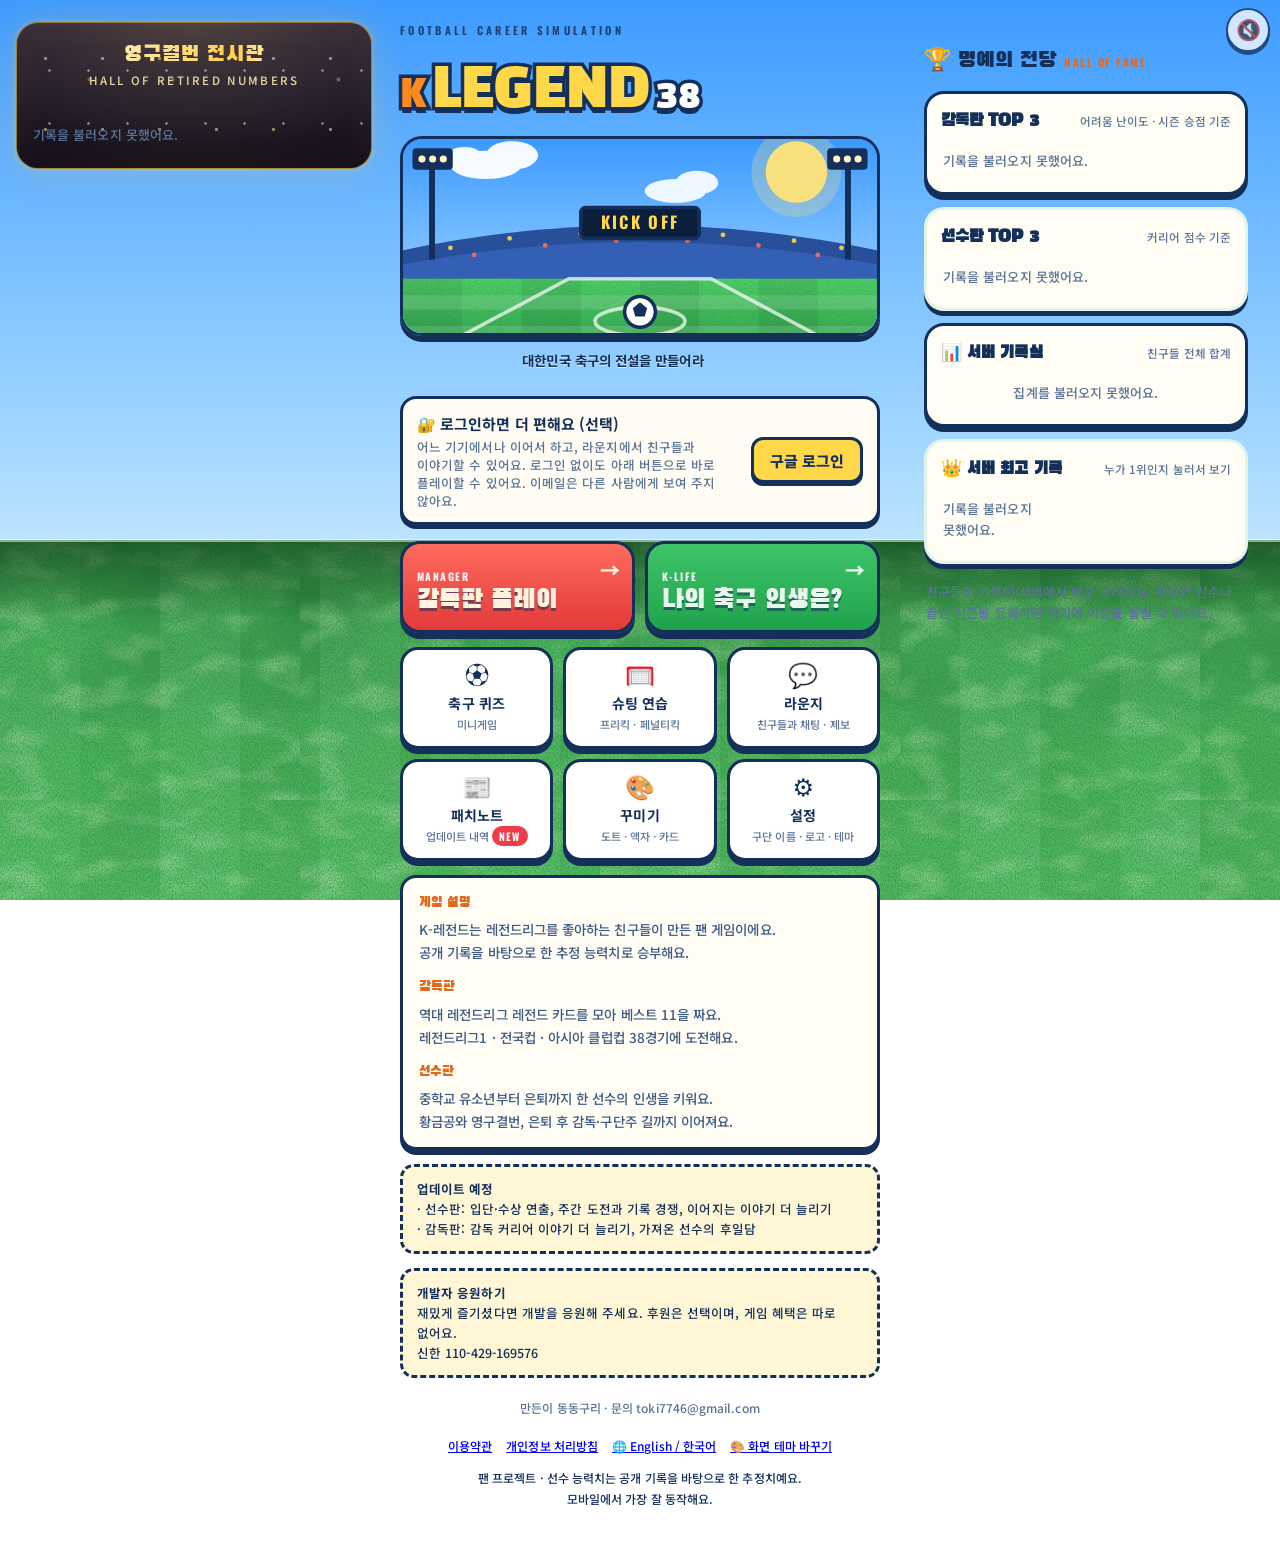
==== index.html @ 7b1b311a "경기 장면 새 단장·이어지는 이야기·옛 저장 복구" ====
<!doctype html>
<html lang="ko">
<head>
<meta charset="utf-8">
<meta name="viewport" content="width=device-width, initial-scale=1, viewport-fit=cover">
<meta name="theme-color" content="#05070f">
<link rel="manifest" href="manifest.webmanifest">
<link rel="apple-touch-icon" href="img/apple-touch-icon.png">
<title>K-레전드 | 대한민국 축구의 전설을 만들어라</title>
<meta property="og:type" content="website">
<meta property="og:site_name" content="K-레전드">
<meta property="og:title" content="K-레전드 | 대한민국 축구의 전설을 만들어라">
<meta property="og:description" content="중학교 유소년부터 은퇴까지, 한 선수의 인생을 키우는 축구 커리어 시뮬레이션. 훈련·이적·국가대표·황금공까지 당신의 선택으로 전설을 만드세요.">
<meta property="og:url" content="https://klegendgame.com/">
<meta property="og:image" content="https://klegendgame.com/img/og.jpg">
<meta property="og:image:width" content="800"><meta property="og:image:height" content="420">
<meta name="twitter:card" content="summary_large_image"><meta name="twitter:title" content="K-레전드 | 대한민국 축구의 전설을 만들어라"><meta name="twitter:description" content="중학교 유소년부터 은퇴까지, 한 선수의 인생을 키우는 축구 커리어 시뮬레이션. 훈련·이적·국가대표·황금공까지 당신의 선택으로 전설을 만드세요."><meta name="twitter:image" content="https://klegendgame.com/img/og.jpg">
<link rel="canonical" href="https://klegendgame.com/">
<meta name="description" content="중학교 유소년부터 은퇴까지, 한 선수의 인생을 키우는 축구 커리어 시뮬레이션. 훈련·이적·국가대표·황금공까지 당신의 선택으로 전설을 만드세요.">
<link rel="preconnect" href="https://fonts.googleapis.com">
<link rel="preconnect" href="https://fonts.gstatic.com" crossorigin>
<link rel="stylesheet" href="https://fonts.googleapis.com/css2?family=Black+Han+Sans&family=Oswald:wght@500;600;700&family=Noto+Sans+KR:wght@400;500;700&family=Noto+Serif+KR:wght@600;700;800&display=swap">
<style>
:root{--bg0:#05070f;--panel:#0e1631;--panel2:#142046;--line:rgba(120,150,255,.18);--txt:#eaf0ff;--muted:#8d9bc4;--acc:#19f2a3;--acc-ink:#04281b;--acc2:#27d7ff;--gold:#ffcf4a;
 --f-head:"Black Han Sans","Noto Sans KR",system-ui,sans-serif;--f-num:"Oswald","Noto Sans KR",system-ui,sans-serif;--f-body:"Noto Sans KR",system-ui,-apple-system,"Apple SD Gothic Neo","Malgun Gothic",sans-serif;color-scheme:dark}
*{box-sizing:border-box;margin:0;padding:0;-webkit-tap-highlight-color:transparent}
html{background:var(--bg0)}
body{min-height:100dvh;color:var(--txt);font:15px/1.55 var(--f-body);display:flex;justify-content:center;
 background:radial-gradient(900px 520px at 85% -8%,rgba(60,90,255,.28),transparent 60%),radial-gradient(700px 420px at -8% 12%,rgba(25,242,163,.14),transparent 60%),linear-gradient(180deg,#070c1c,#05070f 40%);background-attachment:fixed;
 padding:env(safe-area-inset-top,0) 0 env(safe-area-inset-bottom,0)}
main{width:100%;max-width:480px;padding:22px 16px 40px;display:grid;gap:14px;align-content:start}
.wrap{width:100%;max-width:480px;display:grid;grid-template-areas:"m" "j" "h"}
.wrap>main{grid-area:m}.wrap>#jerCol{grid-area:j;padding:0 16px}.wrap>#hofCol{grid-area:h}
.col{display:grid;gap:14px;align-content:start}
@media(min-width:900px){body{justify-content:center}.wrap{max-width:1020px;grid-template-columns:480px 1fr;grid-template-areas:"m h" "j h";gap:20px 28px;padding:22px 16px 40px;align-items:start}.wrap>main{padding:0;max-width:none}.wrap>#jerCol,.wrap>#hofCol{padding:0}}
@media(min-width:1280px){.wrap{max-width:1500px;grid-template-columns:1fr 480px 1fr;grid-template-areas:"j m h";gap:28px}}
.hof{display:grid;gap:12px}
.hof h2{font-family:var(--f-head);font-weight:400;font-size:22px;display:flex;align-items:center;gap:8px}
.hof h2 small{font:600 11px var(--f-num);letter-spacing:.14em;color:var(--gold)}
.board{border-radius:20px;padding:14px;background:linear-gradient(160deg,rgba(255,207,74,.10),rgba(14,22,49,.9) 40%);border:1px solid rgba(255,207,74,.28);display:grid;gap:10px;position:relative;overflow:hidden}
.board.p{background:linear-gradient(160deg,rgba(39,215,255,.10),rgba(14,22,49,.9) 40%);border-color:rgba(39,215,255,.28)}
.board .bt{display:flex;justify-content:space-between;align-items:baseline}
.board .bt b{font-family:var(--f-head);font-weight:400;font-size:17px}
.board .bt small{color:var(--muted);font-size:11.5px}
.rk{width:100%;text-align:left;color:inherit;font:inherit;cursor:pointer;display:grid;grid-template-columns:44px 1fr auto;gap:10px;align-items:center;padding:10px 12px;border-radius:14px;background:rgba(255,255,255,.04);border:1px solid var(--line)}
.rk .no{width:40px;height:40px;border-radius:50%;display:grid;place-items:center;font:700 19px var(--f-num);color:#1a1300}
.rk.r1{background:linear-gradient(90deg,rgba(255,207,74,.22),rgba(255,255,255,.03));border-color:rgba(255,207,74,.6);box-shadow:0 0 22px rgba(255,207,74,.18)}
.rk.r1 .no{background:linear-gradient(135deg,#ffe38a,#e0a82a)}
.rk.r2 .no{background:linear-gradient(135deg,#f2f5ff,#aab4cf)}
.rk.r3 .no{background:linear-gradient(135deg,#f0c19a,#c07a3b)}
.rk .who{min-width:0}.rk .who b{display:block;font-size:15px;white-space:nowrap;overflow:hidden;text-overflow:ellipsis}
.rk .who small{display:block;color:var(--muted);font-size:12px;white-space:nowrap;overflow:hidden;text-overflow:ellipsis}
.rk .sc{text-align:right;font:700 20px var(--f-num);color:var(--gold)}
.rk .sc small{display:block;font:500 11px var(--f-body);color:var(--muted)}
.rk.r1 .who b{font-size:17px}
.empty{color:var(--muted);font-size:13px;padding:6px 2px}
/* ===== 영구결번 전시관 ===== */
.jersey{position:relative;overflow:hidden;border-radius:22px;padding:18px 14px 16px;display:grid;gap:12px;
 background:radial-gradient(520px 300px at 50% -6%,rgba(255,214,120,.22),transparent 62%),linear-gradient(180deg,#1b1530 0%,#120f24 55%,#0a0816 100%);
 border:1px solid rgba(255,207,74,.55);box-shadow:0 0 0 3px rgba(255,207,74,.10),0 0 38px rgba(255,190,60,.22),inset 0 0 40px rgba(255,200,90,.07)}
.jersey::before{content:"";position:absolute;inset:0;pointer-events:none;background:conic-gradient(from 200deg at 50% -12%,transparent 0 62deg,rgba(255,225,150,.16) 70deg,transparent 80deg 100deg,rgba(255,225,150,.12) 108deg,transparent 118deg 360deg);animation:beam 7s ease-in-out infinite alternate}
.jersey::after{content:"";position:absolute;inset:0;pointer-events:none;background-image:radial-gradient(circle,rgba(255,236,170,.95) 1.3px,transparent 2px),radial-gradient(circle,rgba(255,255,255,.8) 1px,transparent 1.6px),radial-gradient(circle,rgba(255,200,90,.7) 1.6px,transparent 2.4px);background-size:57px 71px,39px 53px,83px 97px;background-position:0 0,13px 21px,31px 8px;opacity:.55;animation:tw 4.5s linear infinite}
@keyframes beam{from{transform:rotate(-3deg);opacity:.75}to{transform:rotate(3deg);opacity:1}}
@keyframes tw{0%{background-position:0 0,13px 21px,31px 8px;opacity:.35}50%{opacity:.75}100%{background-position:0 71px,13px 74px,31px 105px;opacity:.35}}
.jersey>*{position:relative;z-index:1}
.jersey .bt{display:grid;justify-items:center;text-align:center;gap:2px}
.jersey .bt b{font:400 22px var(--f-head);letter-spacing:.04em;background:linear-gradient(90deg,#ffe9a8,#ffcf4a 40%,#fff3c4 55%,#ffcf4a 70%,#ffe9a8);background-size:200% 100%;-webkit-background-clip:text;background-clip:text;color:transparent;animation:shine2 3.2s linear infinite}
.jersey .bt small{color:#e9d8a6;font-size:11.5px;letter-spacing:.2em}
@keyframes shine2{to{background-position:-200% 0}}
.jstat{display:flex;gap:16px;justify-content:center;color:var(--muted);font-size:12.5px}.jstat b{color:var(--gold);font:700 20px var(--f-num);text-shadow:0 0 12px rgba(255,200,60,.6)}
.jwall{display:grid;grid-template-columns:repeat(2,1fr);gap:14px 10px;padding-top:6px}
.jw{position:relative;color:inherit;font:inherit;cursor:pointer;display:grid;justify-items:center;gap:3px;padding:26px 6px 10px;border-radius:16px;overflow:hidden;
 background:radial-gradient(130px 130px at 50% 38%,rgba(255,214,120,.20),transparent 70%),linear-gradient(180deg,rgba(255,255,255,.05),rgba(255,255,255,.015));
 border:1px solid rgba(255,207,74,.35);box-shadow:inset 0 0 22px rgba(255,200,90,.08),0 8px 18px rgba(0,0,0,.35);transition:transform .2s,box-shadow .2s}
.jw::before{content:"";position:absolute;left:50%;top:0;width:2px;height:20px;background:linear-gradient(#ffe9a8,rgba(255,207,74,.2));transform:translateX(-50%)}
.jw::after{content:"";position:absolute;top:0;left:-60%;width:40%;height:100%;background:linear-gradient(100deg,transparent,rgba(255,255,255,.22),transparent);transform:skewX(-18deg);animation:glint 5.5s ease-in-out infinite}
.jw:nth-child(2n)::after{animation-delay:1.4s}.jw:nth-child(3n)::after{animation-delay:2.8s}
@keyframes glint{0%,70%{left:-60%}100%{left:140%}}
.jw:hover{transform:translateY(-3px);box-shadow:inset 0 0 26px rgba(255,200,90,.14),0 12px 24px rgba(0,0,0,.45),0 0 22px rgba(255,200,90,.3)}
.jw svg{width:100%;max-width:150px;height:auto;filter:drop-shadow(0 8px 14px rgba(0,0,0,.55)) drop-shadow(0 0 10px rgba(255,214,120,.25));transform-origin:50% 0;animation:sway 3.4s ease-in-out infinite}
.jw:nth-child(2n) svg{animation-delay:-1.4s}.jw:nth-child(3n) svg{animation-delay:-2.6s}
@keyframes sway{0%,100%{transform:rotate(-5deg) translateX(-2px)}50%{transform:rotate(5deg) translateX(2px)}}
.jw.mid{padding-top:30px}.jw.mid svg{max-width:120px}.jw.mid .plaque b{font-size:13px}.jw.mid .plaque small{font-size:10.5px}
.jminis{grid-column:1/-1;display:grid;grid-template-columns:repeat(4,1fr);gap:8px 6px;padding-top:4px}
.jmini{color:inherit;font:inherit;cursor:pointer;display:grid;justify-items:center;gap:1px;padding:6px 2px;border-radius:12px;background:rgba(255,255,255,.04);border:1px solid rgba(255,207,74,.22);min-height:44px}
.jmini svg{width:100%;max-width:52px;height:auto;transform-origin:50% 0;animation:sway 3s ease-in-out infinite}.jmini:nth-child(2n) svg{animation-delay:-1.1s}.jmini:nth-child(3n) svg{animation-delay:-2.2s}.jmini b{font-size:11px;max-width:100%;white-space:nowrap;overflow:hidden;text-overflow:ellipsis}.jmini small{font-size:9.5px;color:var(--muted);max-width:100%;white-space:nowrap;overflow:hidden;text-overflow:ellipsis}
.jmore{grid-column:1/-1;text-align:center;color:var(--muted);font-size:12px;margin:0}
.jw.big{grid-column:1/-1;padding-top:30px;border-color:rgba(255,207,74,.8);box-shadow:inset 0 0 30px rgba(255,200,90,.16),0 10px 24px rgba(0,0,0,.45),0 0 30px rgba(255,190,60,.32)}
.jw.big svg{max-width:190px}
.jw .new{position:absolute;right:8px;top:8px;font:700 10px var(--f-num);letter-spacing:.12em;padding:2px 8px;border-radius:999px;background:linear-gradient(90deg,#ffcf4a,#ff9d2e);color:#3a2300;box-shadow:0 0 10px rgba(255,190,60,.6);z-index:2}
.plaque{display:grid;justify-items:center;gap:1px;width:100%;margin-top:2px;padding:6px 8px;border-radius:10px;background:linear-gradient(180deg,#e9c46a,#b88a20);color:#2a1a00;box-shadow:inset 0 1px 0 rgba(255,255,255,.55),0 2px 6px rgba(0,0,0,.4)}
.plaque b{font-size:14px;max-width:100%;white-space:nowrap;overflow:hidden;text-overflow:ellipsis;color:#2a1a00}
.plaque .pq{font-style:normal;font-size:11px;line-height:1.35;color:#3a2600;text-align:center;margin-top:3px;padding-top:3px;border-top:1px solid rgba(74,48,0,.3);display:-webkit-box;-webkit-line-clamp:3;-webkit-box-orient:vertical;overflow:hidden}
.plaque small{font-size:11px;color:#4a3000;max-width:100%;white-space:nowrap;overflow:hidden;text-overflow:ellipsis}
@media(prefers-reduced-motion:reduce){.jersey::before,.jersey::after,.jw::after,.jw svg,.jmini svg,.jersey .bt b{animation:none}}
.jc{display:grid;grid-template-columns:auto 1fr;gap:2px 10px;align-items:center;padding:8px 10px;border-radius:12px;background:rgba(255,255,255,.04);border:1px solid var(--line)}
.jc .n{grid-row:span 2;font:700 26px var(--f-num);color:#ffd1d1;min-width:34px;text-align:center;text-shadow:0 0 14px rgba(255,90,90,.55)}
.jc b{font-size:13.5px;white-space:nowrap;overflow:hidden;text-overflow:ellipsis}.jc small{color:var(--muted);font-size:11.5px;white-space:nowrap;overflow:hidden;text-overflow:ellipsis}
.recgrid{display:grid;grid-template-columns:1fr 1fr;gap:8px}
.rec{color:inherit;font:inherit;text-align:left;cursor:pointer;display:grid;gap:1px;padding:9px 10px;border-radius:12px;background:rgba(255,255,255,.04);border:1px solid var(--line)}
.rec small{color:var(--muted);font-size:11.5px}.rec b{font:700 20px var(--f-num);color:var(--gold)}.rec span{font-size:12.5px;white-space:nowrap;overflow:hidden;text-overflow:ellipsis}
@media(max-width:560px){.recgrid{grid-template-columns:1fr 1fr}}
.jstat{display:flex;gap:14px;color:var(--muted);font-size:12.5px}.jstat b{color:var(--gold);font:700 18px var(--f-num)}

.brand{display:flex;align-items:baseline;gap:6px;font-family:var(--f-head);font-size:30px;line-height:1}
.brand .k{color:var(--acc);font-size:38px}.brand b{font-weight:400;color:var(--gold);font-size:38px}
.sub{color:var(--muted);font-size:13.5px;margin-top:-6px}
.modes{display:grid;grid-template-columns:1fr 1fr;gap:10px}
.mode{position:relative;display:grid;gap:2px;padding:14px 14px 12px;border-radius:16px;text-decoration:none;color:#04281b;min-height:92px;align-content:end;overflow:hidden}
.mode.m{background:linear-gradient(135deg,var(--acc),#12c987)}.mode.p{background:linear-gradient(135deg,var(--acc2),#2f9bff);color:#041c2b}
.mode small{font:700 10.5px var(--f-num);letter-spacing:.14em;opacity:.7}.mode b{font:400 20px/1.15 var(--f-head)}
.mode i{position:absolute;right:12px;top:10px;font-style:normal;font-weight:900;font-size:20px}
.mode .save{font-size:11.5px;color:inherit;opacity:.85;min-height:0;font-weight:700}
.plink{display:flex;align-items:center;gap:8px;min-height:44px;padding:0 14px;border-radius:14px;border:1px solid var(--line);background:rgba(255,255,255,.04);color:var(--txt);text-decoration:none;font-weight:700;font-size:14px}
.newdot{font:700 10.5px var(--f-num);letter-spacing:.1em;padding:2px 7px;border-radius:999px;background:#ff4d6d;color:#fff}
.modeinfo{color:var(--muted);font-size:12.5px;margin-top:-4px}.modeinfo b{color:var(--txt)}
.card{display:grid;gap:10px;padding:18px 16px;border-radius:20px;text-decoration:none;color:inherit;background:linear-gradient(135deg,var(--panel2),var(--panel));border:1px solid var(--line);position:relative;overflow:hidden;min-height:150px}
.card::after{content:"";position:absolute;right:-30px;top:-30px;width:140px;height:140px;border-radius:50%;opacity:.18}
.card.m::after{background:var(--acc)}.card.p::after{background:var(--acc2)}
.card small{color:var(--acc);font-family:var(--f-num);letter-spacing:.14em;font-weight:600}
.card h2{font-family:var(--f-head);font-weight:400;font-size:26px;line-height:1.2}
.card p{color:var(--muted);font-size:13.5px}
.card .go{margin-top:4px;display:flex;justify-content:space-between;align-items:center;min-height:50px;padding:0 18px;border-radius:14px;background:linear-gradient(90deg,var(--acc),#12c987);color:var(--acc-ink);font-weight:900}
.card.p .go{background:linear-gradient(90deg,var(--acc2),#2f9bff)}
.save{font-size:12.5px;color:var(--gold);min-height:18px}
.soon{padding:12px 14px;border-radius:14px;border:1px dashed var(--line);color:var(--muted);font-size:12.5px}
@media(max-width:560px){.jersey{padding:14px 10px}.jwall{grid-template-columns:repeat(2,1fr);gap:12px 8px}.jw svg{max-width:112px}.jw.big svg{max-width:150px}.hof h2{font-size:19px}.board{padding:12px}.rk{padding:8px 10px}.rk .who small{white-space:normal}}
footer{color:var(--muted);font-size:12px;text-align:center;line-height:1.7;margin-top:6px}
body{word-break:keep-all;overflow-wrap:break-word;-webkit-text-size-adjust:100%;text-size-adjust:100%}
.livefeed{display:grid;gap:6px;margin-top:8px}.lf{display:flex;gap:6px;align-items:baseline;font-size:12.5px;padding:7px 10px;border-radius:10px;background:rgba(255,255,255,.04);border:1px solid var(--line)}.lf small{margin-left:auto;color:var(--muted);white-space:nowrap}.lf b{white-space:nowrap}
.acct{margin:10px 0 2px;padding:12px 14px;border-radius:16px;background:#fffdf3;border:3px solid #14305a;box-shadow:0 4px 0 #14305a;color:#14305a;display:flex;align-items:center;gap:12px}.acct b{font-size:15px}.acct small{display:block;font-size:12.5px;color:#4a6288;line-height:1.45;margin-top:2px}.acct .gbtn{flex:none;min-height:46px;padding:0 16px;border-radius:12px;border:3px solid #14305a;background:#ffd84a;font:800 15px "Noto Sans KR",sans-serif;color:#14305a;box-shadow:0 3px 0 #14305a;cursor:pointer}.acct .gbtn:active{transform:translateY(2px);box-shadow:0 1px 0 #14305a}.acct .gbtn.ghost{background:#e8f4ff}
.menugrid{display:grid;grid-template-columns:repeat(3,1fr);gap:10px}
.mbtn{display:grid;justify-items:center;align-content:center;gap:2px;min-height:96px;padding:12px 6px;border-radius:16px;text-decoration:none;color:var(--txt);background:rgba(255,255,255,.05);border:1px solid var(--line);text-align:center;transition:transform .12s,background .2s}
.mbtn i{font-style:normal;font-size:24px;line-height:1}.mbtn b{font-size:14px;margin-top:4px}.mbtn small{font-size:11px;color:var(--muted)}
.mbtn:active{transform:scale(.97)}
.about{display:grid;gap:4px;padding:14px 16px;border-radius:16px;background:rgba(255,255,255,.035);border:1px solid var(--line)}
.about h3{font-size:14px;margin-top:8px;color:var(--acc)}.about h3:first-child{margin-top:0}
.about p{font-size:13.5px;line-height:1.7;color:var(--muted)}
/* 감독판은 디버깅이 끝날 때까지 화면에서만 숨겨 둬요. 다시 보이려면 <body class="show-mgr"> 로 바꾸세요 (파일은 그대로 있어요) */
#pwaBtn[hidden]{display:none!important}
body:not(.show-mgr) .mgr-only{display:none!important}
body:not(.show-mgr) .modes{grid-template-columns:1fr!important}.sub{padding-right:54px}
</style>
<link rel="stylesheet" href="css/matchday.css">
<link rel="stylesheet" href="css/arcade.css">
<link rel="stylesheet" href="css/cosmetics.css">
</head>
<body class="show-mgr">
<div class="wrap">
<main>
  <div class="brand"><span class="k">K</span>LEGEND<b class="mgr-only">38</b></div>
  <div class="arc-hero" aria-hidden="true"><svg viewBox="0 0 400 200" preserveAspectRatio="xMidYMid slice">
   <defs><filter id="ah-grain" x="0" y="0" width="100%" height="100%"><feTurbulence type="fractalNoise" baseFrequency="1.1 .5" numOctaves="2" seed="5"/><feColorMatrix values="0 0 0 0 .02 0 0 0 0 .24 0 0 0 0 .05 0 0 0 1.2 -.4"/></filter><linearGradient id="ah-sky" x1="0" y1="0" x2="0" y2="1"><stop offset="0" stop-color="#2f93ff"/><stop offset="1" stop-color="#b9e2ff"/></linearGradient>
   <linearGradient id="ah-grass" x1="0" y1="0" x2="0" y2="1"><stop offset="0" stop-color="#4fcf6a"/><stop offset="1" stop-color="#2f9f4a"/></linearGradient></defs>
   <rect width="400" height="200" fill="url(#ah-sky)"/>
   <circle cx="332" cy="46" r="26" fill="#ffe27a" opacity=".95"/><circle cx="332" cy="46" r="38" fill="#ffe27a" opacity=".25"/>
   <g class="cloud" fill="#fff" opacity=".95"><ellipse cx="70" cy="40" rx="30" ry="12"/><ellipse cx="92" cy="32" rx="22" ry="12"/><ellipse cx="52" cy="34" rx="16" ry="9"/></g>
   <g class="cloud c2" fill="#fff" opacity=".9"><ellipse cx="230" cy="62" rx="26" ry="10"/><ellipse cx="248" cy="55" rx="18" ry="10"/></g>
   <!-- 관중석 -->
   <path d="M0 112 Q200 70 400 112 L400 140 L0 140Z" fill="#274f9a"/><path d="M0 124 Q200 86 400 124 L400 140 L0 140Z" fill="#335fb4"/>
   <g fill="#ffd84a" opacity=".9"><circle cx="40" cy="110" r="2"/><circle cx="90" cy="102" r="2"/><circle cx="150" cy="98" r="2"/><circle cx="210" cy="96" r="2"/><circle cx="270" cy="99" r="2"/><circle cx="330" cy="104" r="2"/><circle cx="370" cy="110" r="2"/></g>
   <g fill="#ff6b5e" opacity=".9"><circle cx="60" cy="116" r="2"/><circle cx="120" cy="108" r="2"/><circle cx="180" cy="104" r="2"/><circle cx="240" cy="104" r="2"/><circle cx="300" cy="108" r="2"/><circle cx="350" cy="116" r="2"/></g>
   <!-- 조명탑 -->
   <g><rect x="22" y="40" width="5" height="80" fill="#14305a"/><rect x="8" y="26" width="34" height="18" rx="3" fill="#14305a"/><g fill="#fff6c8"><circle cx="16" cy="35" r="3"/><circle cx="25" cy="35" r="3"/><circle cx="34" cy="35" r="3"/></g>
   <rect x="373" y="40" width="5" height="80" fill="#14305a"/><rect x="358" y="26" width="34" height="18" rx="3" fill="#14305a"/><g fill="#fff6c8"><circle cx="366" cy="35" r="3"/><circle cx="375" cy="35" r="3"/><circle cx="384" cy="35" r="3"/></g></g>
   <!-- 전광판 -->
   <rect x="150" y="76" width="100" height="26" rx="4" fill="#0b1e3b" stroke="#14305a" stroke-width="3"/><text x="200" y="94" text-anchor="middle" font-family="Oswald,sans-serif" font-size="14" font-weight="700" fill="#ffd84a" letter-spacing="2">KICK OFF</text>
   <!-- 잔디와 줄무늬 -->
   <rect y="136" width="400" height="64" fill="url(#ah-grass)"/>
   <g fill="#000" opacity=".07"><rect x="0" y="136" width="50" height="64"/><rect x="100" y="136" width="50" height="64"/><rect x="200" y="136" width="50" height="64"/><rect x="300" y="136" width="50" height="64"/></g><rect y="136" width="400" height="64" filter="url(#ah-grain)" opacity=".5"/>
   <g fill="#fff" opacity=".13"><path d="M0 150 L400 150 L400 162 L0 162Z"/><path d="M0 176 L400 176 L400 190 L0 190Z"/></g>
   <path d="M20 200 L140 136 L260 136 L380 200" fill="none" stroke="#fff" stroke-width="3" opacity=".7"/><ellipse cx="200" cy="172" rx="38" ry="12" fill="none" stroke="#fff" stroke-width="3" opacity=".7"/>
   <!-- 공 -->
   <g class="ball"><circle cx="200" cy="164" r="13" fill="#fff" stroke="#14305a" stroke-width="3"/><polygon points="200,156 206,161 204,168 196,168 194,161" fill="#14305a"/></g>
   </svg></div>
  <p class="sub">대한민국 축구의 전설을 만들어라</p>
  <div id="acct" class="acct" hidden></div>
  <div class="modes">
    <a class="mode m mgr-only" href="manager.html"><small>MANAGER</small><b>감독판 플레이</b><span class="save" id="saveM"></span><i>→</i></a>
    <a class="mode p" href="player.html"><small>K-LIFE</small><b>나의 축구 인생은?</b><span class="save" id="saveP"></span><i>→</i></a>
  </div>
  <div class="menugrid">
    <a class="mbtn" href="player.html#go=quiz"><i>⚽</i><b>축구 퀴즈</b><small>미니게임</small></a>
    <a class="mbtn" href="practice.html"><i>🥅</i><b>슈팅 연습</b><small>프리킥 · 페널티킥</small></a>
    <a class="mbtn" href="lounge.html"><i>💬</i><b>라운지</b><small>친구들과 채팅 · 제보</small></a>
    <a class="mbtn" href="patch-notes.html"><i>📰</i><b>패치노트</b><small>업데이트 내역 <span class="newdot" id="pnNew" hidden>NEW</span></small></a>
    <a class="mbtn" href="player.html#go=cos"><i>🎨</i><b>꾸미기</b><small>도트 · 액자 · 카드</small></a>
    <a class="mbtn" href="player.html#go=settings"><i>⚙</i><b>설정</b><small>구단 이름 · 로고 · 테마</small></a>
    <a class="mbtn" href="javascript:void(0)" id="pwaBtn" hidden><i>📲</i><b>앱으로 설치</b><small>홈 화면에 추가</small></a>
  </div>
  <section class="about">
    <h3>게임 설명</h3>
    <p>K-레전드는 레전드리그를 좋아하는 친구들이 만든 팬 게임이에요.<br>공개 기록을 바탕으로 한 추정 능력치로 승부해요.</p>
    <h3 class="mgr-only">감독판</h3>
    <p class="mgr-only">역대 레전드리그 레전드 카드를 모아 베스트 11을 짜요.<br>레전드리그1 · 전국컵 · 아시아 클럽컵 38경기에 도전해요.</p>
    <h3>선수판</h3>
    <p>중학교 유소년부터 은퇴까지 한 선수의 인생을 키워요.<br>황금공와 영구결번, 은퇴 후 감독·구단주 길까지 이어져요.</p>
  </section>
  <div class="soon"><b>업데이트 예정</b><br>· 선수판: 입단·수상 연출, 주간 도전과 기록 경쟁, 이어지는 이야기 더 늘리기<br>· 감독판: 감독 커리어 이야기 더 늘리기, 가져온 선수의 후일담<br></div>
  <div id="support" class="soon" style="display:none"></div>
  <div class="adslot" data-slot="home"></div>
  <footer><p id="opLine" class="muted" style="font-size:12px;margin-bottom:6px"></p><a href="terms.html" class="lnk" style="display:inline-block;min-height:44px;line-height:44px;margin-right:14px">이용약관</a><a href="privacy.html" class="lnk" style="display:inline-block;min-height:44px;line-height:44px;margin-right:14px">개인정보 처리방침</a><a href="#" id="langBtn" class="lnk" data-noi18n style="display:inline-block;min-height:44px;line-height:44px;margin-right:14px" onclick="KL_I18N&&KL_I18N.toggle();return false">🌐 English / 한국어</a><a href="#" id="themeBtn" class="lnk" style="display:inline-block;min-height:44px;line-height:44px">🎨 화면 테마 바꾸기</a><br>팬 프로젝트 · 선수 능력치는 공개 기록을 바탕으로 한 추정치예요.<br>모바일에서 가장 잘 동작해요.</footer>
</main>
<aside class="col" id="jerCol">
  <section class="jersey"><div class="bt"><b>영구결번 전시관</b><small>HALL OF RETIRED NUMBERS</small></div><div class="jstat" id="jStat"></div><div class="jwall" id="jGrid"><p class="empty">불러오는 중…</p></div></section>
</aside>
<aside class="col hof" id="hofCol" style="padding:22px 16px 0 16px">
  <h2>🏆 명예의 전당 <small>HALL OF FAME</small></h2>
  <section class="board mgr-only"><div class="bt"><b>감독판 TOP 3</b><small>어려움 난이도 · 시즌 승점 기준</small></div><div id="hofM"><p class="empty">불러오는 중…</p></div></section>
  <section class="board p"><div class="bt"><b>선수판 TOP 3</b><small>커리어 점수 기준</small></div><div id="hofP"><p class="empty">불러오는 중…</p></div></section>
  <section class="board"><div class="bt"><b>📊 서버 기록실</b><small>친구들 전체 합계</small></div><div class="jstat" id="srvStat" style="flex-wrap:wrap"><span class="empty">불러오는 중…</span></div></section>
  <section class="board" id="liveBoard" style="display:none"><div class="bt"><b>🔴 지금 K-레전드는</b><small>실시간 활동</small></div><div class="jstat" id="liveStat" style="flex-wrap:wrap"></div><div id="liveFeed" class="livefeed"></div></section>
  <section class="board p"><div class="bt"><b>👑 서버 최고 기록</b><small>누가 1위인지 눌러서 보기</small></div><div class="recgrid" id="srvRec"><p class="empty">불러오는 중…</p></div></section>
  <p class="empty">친구들의 기록이 서버에서 바로 올라와요. 은퇴한 선수나 끝낸 시즌을 등록하면 여기에 이름을 올릴 수 있어요.</p>
</aside>
</div>
<script src="js/theme.js"></script>
<script src="js/guard.js"></script>
<script src="js/errwatch.js"></script>
<script src="js/config.js"></script>
<script src="js/auth.js"></script>
<script src="js/patchnotes.js"></script>
<script src="js/audio-manifest.js"></script>
<script src="js/bgm.js"></script>
<script src="js/kits.js"></script>
<script src="js/hofview.js"></script>
<script src="js/life/cosmetics.js"></script>
<script>
(function(){ try{ var s=localStorage.getItem("kl-patch-seen"); if(window.KL_PATCH_LATEST&&s!==window.KL_PATCH_LATEST) document.getElementById("pnNew").hidden=false; }catch(e){} })();
(function(){
  function rd(k){ try{ return JSON.parse(localStorage.getItem(k)); }catch(e){ return null; } }
  var m=rd("kl38-saves"), p=rd("klife-save");
  var el=document.getElementById("saveM"); if(m&&(Array.isArray(m)?m.length:Object.keys(m).length)) el.textContent="저장된 감독 기록이 있어요";
  var ep=document.getElementById("saveP"); if(p&&p.p&&!p.retired) ep.textContent="이어하기 · "+p.p.name+" ("+(p.year-p.p.born)+"세, "+(p.club?p.club.name:"")+")";
})();
(function(){
  var C=window.KL_CONFIG||{}; var esc=function(s){ return String(s==null?"":s).replace(/[&<>"]/g,function(c){ return {"&":"&amp;","<":"&lt;",">":"&gt;",'"':"&quot;"}[c]; }); };
  /* 실시간 활동: life_live 표가 있으면 오늘 집계와 최근 소식을 보여 줘요(없으면 숨겨요) */
  function liveLoad(){
    var d=new Date(); d.setHours(0,0,0,0);
    get("life_live?select=kind,who,txt,created_at&created_at=gte."+encodeURIComponent(d.toISOString())+"&order=created_at.desc&limit=500").then(function(rows){
      var n={season:0,new:0,retire:0}, who={}, cut=Date.now()-10*60*1000;
      rows.forEach(function(r){ n[r.kind]=(n[r.kind]||0)+1; if(new Date(r.created_at).getTime()>=cut) who[r.who]=1; });
      document.getElementById("liveBoard").style.display="";
      document.getElementById("liveStat").innerHTML='<span><b>'+Object.keys(who).length+'</b> 지금 플레이 중</span><span><b>'+n.season+'</b> 오늘 치른 시즌</span><span><b>'+n["new"]+'</b> 오늘 새 선수</span><span><b>'+n.retire+'</b> 오늘 은퇴</span>';
      document.getElementById("liveFeed").innerHTML=rows.slice(0,6).map(function(r){ var m=Math.max(0,Math.round((Date.now()-new Date(r.created_at).getTime())/60000)); return '<div class="lf"><b>'+esc(r.who)+'</b> '+esc(r.txt)+'<small>'+(m<1?"방금":m<60?m+"분 전":Math.round(m/60)+"시간 전")+'</small></div>'; }).join("")||'<p class="empty">아직 오늘 활동이 없어요.</p>';
    }).catch(function(){});
  }
  function get(path){ return fetch(C.SUPABASE_URL+"/rest/v1/"+path,{headers:{apikey:C.SUPABASE_ANON_KEY,Authorization:"Bearer "+C.SUPABASE_ANON_KEY}}).then(function(r){ if(!r.ok) throw new Error(r.status); return r.json(); }); }
  function rows(list,fn,emptyMsg){ if(!list.length) return '<p class="empty">'+emptyMsg+'</p>'; return list.map(function(x,i){ var o=fn(x); return '<button type="button" class="rk r'+(i+1)+'" data-i="'+i+'"><span class="no">'+(i+1)+'</span><div class="who"><b>'+esc(o.t)+'</b><small>'+esc(o.s)+'</small></div><div class="sc">'+esc(o.v)+'<small>'+esc(o.u)+'</small></div></button>'; }).join(""); }
  var jg=document.getElementById("jGrid"), js=document.getElementById("jStat");
  document.addEventListener("click",function(e){ var rb=e.target.closest(".rec"); if(rb&&window.KLHofView){ get("life_hof?id=eq."+rb.getAttribute("data-rid")+"&select=*").then(function(r){ if(r[0]) KLHofView.player(r[0]); }); return; } var jb=e.target.closest(".jw,.jmini"); if(jb&&window.KLHofView){ var jr=jRows[+jb.getAttribute("data-ri")]; if(jr) KLHofView.player(jr); return; } var b=e.target.closest(".rk"); if(!b||!window.KLHofView) return; var box=b.parentNode.id; var i=+b.getAttribute("data-i"); if(box==="hofM"&&mRows[i]) KLHofView.manager(mRows[i]); else if(box==="hofP"&&pRows[i]) KLHofView.player(pRows[i]); });
  function hue(s){ var x=0; for(var i=0;i<s.length;i++) x=(x*31+s.charCodeAt(i))%360; return x; }
  function quote(i){ try{ var q=window.KLHofView.tributeQ(jRows[i.ri]); return '<em class="pq">“'+esc(q[0])+'”</em>'; }catch(e){ return ''; } }
  function shirt(n,club){ return window.KL_shirt?window.KL_shirt(n,club):""; }
  function jersey(){
    function q(sel){ return get("life_hof?select="+sel+"&jersey=gt.0&order=created_at.desc&limit=60"); }
    q("*").then(function(l){
      var items=[]; jRows=l; l.forEach(function(x,ri){ if(x.jerseys&&x.jerseys.length) x.jerseys.forEach(function(j){ items.push({n:j.number,club:j.club,name:x.name,by:x.nickname,ri:ri,pk:x.peak||0,sc:x.score||0}); }); else items.push({n:"★",club:x.club,name:x.name,by:x.nickname,ri:ri,pk:x.peak||0,sc:x.score||0}); });
      items.sort(function(a,b){ return (b.sc-a.sc)||(b.pk-a.pk); });
      if(!items.length){ jg.innerHTML='<p class="empty">아직 영구결번이 나오지 않았어요. 한 구단에서 오래, 압도적으로 활약해 보세요.</p>'; js.innerHTML=""; return; }
      var clubs={}; items.forEach(function(i){ clubs[i.club]=1; });
      js.innerHTML='<span><b>'+items.length+'</b> 개 영구결번</span><span><b>'+Object.keys(clubs).length+'</b> 개 구단</span>';
      function big(i,k){ return '<button type="button" class="jw'+(k===0?' big':' mid')+'" data-ri="'+i.ri+'"><span class="new">'+(k===0?'👑 1위':(k+1)+'위')+' · 업적 '+i.sc+'</span>'+shirt(i.n,i.club)+'<span class="plaque"><b>'+esc(i.name)+'</b><small>'+esc(i.club)+' · '+(i.n==="★"?'영구결번':'NO.'+esc(i.n)+' 영구결번')+'</small>'+(k===0?quote(i):'')+'</span></button>'; }
      function mini(i){ return '<button type="button" class="jmini" data-ri="'+i.ri+'">'+shirt(i.n,i.club)+'<b>'+esc(i.name)+'</b><small>'+esc(i.club)+'</small></button>'; }
      var rest=items.slice(3), shown=rest.slice(0,24);
      jg.innerHTML=items.slice(0,3).map(big).join("")+(rest.length?'<div class="jminis">'+shown.map(mini).join("")+'</div>':'')+(rest.length>24?'<p class="jmore">외 '+(rest.length-24)+'개 더 있어요</p>':'');
    }).catch(function(){ jg.innerHTML='<p class="empty">기록을 불러오지 못했어요.</p>'; });
  }
  jersey(); liveLoad(); setInterval(liveLoad,25000);
  var CATS=[["pv","시즌 최고 몸값","억"],["psal","시즌 최고 연봉","억"],["earned","통산 수입","억"],["goals","최다 득점","골"],["assists","최다 도움","도움"],["apps","최다 출전","경기"],["caps","최다 대표팀 출전","경기"],["trophies","최다 우승","회"],["awards","최다 개인 수상","회"],["ballon","최다 황금공","회"],["wc","최다 월드컵 우승","회"],["peak","최고 능력치","OVR"],["score","최고 커리어 점수","점"],["cs","최다 무실점","경기"],["jersey","최다 영구결번","개"],["years","최장 커리어","시즌"]];
  var recRows=[];
  get("life_hof?select=id,name,nickname,pos,club,years,apps,goals,assists,caps,trophies,awards,ballon,wc,peak,score,cs,jersey,pv,psal,earned&limit=1000").catch(function(){ return get("life_hof?select=id,name,nickname,pos,club,years,apps,goals,assists,caps,trophies,awards,ballon,wc,peak,score,cs,jersey&limit=1000"); }).then(function(l){
    recRows=l; document.getElementById("srvRec").innerHTML=CATS.map(function(c,i){ var best=null; l.forEach(function(x){ if((x[c[0]]||0)>(best?best[c[0]]||0:0)) best=x; }); if(!best) return ""; return '<button type="button" class="rec" data-rid="'+best.id+'"><small>'+c[1]+'</small><b>'+(best[c[0]]||0)+' <small>'+c[2]+'</small></b><span>'+esc(best.name)+' · '+esc(best.nickname)+'</span></button>'; }).join("")||'<p class="empty">아직 기록이 없어요.</p>';
  }).catch(function(){ document.getElementById("srvRec").innerHTML='<p class="empty">기록을 불러오지 못했어요.</p>'; });
  get("life_hof?select=goals,assists,ballon,wc,caps,jersey&limit=1000").then(function(l){
    var s={n:l.length,g:0,a:0,b:0,w:0,j:0}; l.forEach(function(x){ s.g+=x.goals||0; s.a+=x.assists||0; s.b+=x.ballon||0; s.w+=x.wc||0; s.j+=x.jersey||0; });
    document.getElementById("srvStat").innerHTML='<span><b>'+s.n+'</b> 명 은퇴</span><span><b>'+s.g+'</b> 골</span><span><b>'+s.a+'</b> 도움</span><span><b>'+s.b+'</b> 황금공</span><span><b>'+s.w+'</b> 월드컵 우승</span>';
  }).catch(function(){ document.getElementById("srvStat").innerHTML='<span class="empty">집계를 불러오지 못했어요.</span>'; });
  var m=document.getElementById("hofM"), p=document.getElementById("hofP");
  if(!C.SUPABASE_URL){ m.innerHTML=p.innerHTML='<p class="empty">서버 설정이 없어요.</p>'; return; }
  var mRows=[], pRows=[], jRows=[];
  get("results?select=nickname,team_name,manager,w,d,l,pts,gf,ga,rank,form,xi,diff,season,team&diff=eq.hard&order=pts.desc,gf.desc&limit=3").then(function(l){
    mRows=l; m.innerHTML=rows(l,function(x){ return {t:x.nickname+" · "+x.team_name,s:x.w+"승 "+x.d+"무 "+x.l+"패 · "+x.rank+"위 · "+x.form+(x.manager?" · 감독 "+x.manager:"")+(x.team&&x.team.ver?" · v"+x.team.ver:""),v:x.pts,u:"승점"}; },"아직 어려움 난이도 기록이 없어요. 어려움으로 시즌을 마치고 첫 기록을 올려 보세요!"); }).catch(function(){ m.innerHTML='<p class="empty">기록을 불러오지 못했어요.</p>'; });
  function loadP(sel){ return get("life_hof?select="+sel+"&order=score.desc&limit=3"); }
  loadP("*").then(function(l){
    pRows=l; p.innerHTML=rows(l,function(x){ return {t:x.name+" · "+x.nickname,s:x.pos+" · "+x.club+" · "+x.years+"년 · "+x.goals+"골 "+x.assists+"도움"+(x.ballon?" · 황금공 "+x.ballon+"회":"")+(x.wc?" · 월드컵 우승":"")+(x.jersey?" · 영구결번":"")+(x.detail&&x.detail.ver?" · v"+(x.detail.ver.end||x.detail.ver.start):""),v:x.score,u:x.grade+" 등급"}; },"아직 은퇴한 선수가 없어요. 첫 레전드가 되어 보세요!"); }).catch(function(){ p.innerHTML='<p class="empty">기록을 불러오지 못했어요.</p>'; });
})();
</script>
<script>(function(){ var A=window.KL_AUTH, box=document.getElementById("acct"); if(!A||!box) return;
  function esc(t){ return String(t).replace(/[&<>"]/g,function(c){ return {"&":"&amp;","<":"&lt;",">":"&gt;",'"':"&quot;"}[c]; }); }
  function draw(){ var u=A.user(); box.hidden=false;
    if(!u){ box.innerHTML='<div style="flex:1"><b>🔐 로그인하면 더 편해요 (선택)</b><small>어느 기기에서나 이어서 하고, 라운지에서 친구들과 이야기할 수 있어요. 로그인 없이도 아래 버튼으로 바로 플레이할 수 있어요. 이메일은 다른 사람에게 보여 주지 않아요.</small></div><button class="gbtn" id="gLogin" type="button">구글 로그인</button>'; document.getElementById("gLogin").onclick=function(){ A.login(); }; }
    else { var nk=""; try{ nk=localStorage.getItem("klife-nick-"+u.id)||""; }catch(e){} box.innerHTML='<div style="flex:1"><b>✓ '+esc(nk||u.name||u.email)+'님, 어서 와요</b><small>저장이 내 계정에 백업되고, 라운지에서 글을 쓸 수 있어요.</small></div><button class="gbtn ghost" id="gOut" type="button">로그아웃</button>'; document.getElementById("gOut").onclick=function(){ A.logout(); }; } }
  A.onChange(draw); A.ready.then(draw); draw(); })();</script>
<script>(function(){ var s=window.KL_SUPPORT; if(!s||(!s.link&&!s.account)) return; var d=document.getElementById("support"); if(!d) return; function e(t){ return String(t).replace(/[&<>"]/g,function(c){ return {"&":"&amp;","<":"&lt;",">":"&gt;",'"':"&quot;"}[c]; }); } d.style.display="block"; d.innerHTML="<b>개발자 응원하기</b><br>"+e(s.text||"재밌게 즐기셨다면 개발을 응원해 주세요. 후원은 선택이며, 게임 혜택은 따로 없어요.")+(s.link?'<br><a class="lnk" target="_blank" rel="noopener" href="'+e(s.link)+'">후원 링크 열기</a>':"")+(s.account?"<br>"+e(s.account):""); })();</script>
<script>(function(){var b=document.getElementById("themeBtn");if(b)b.addEventListener("click",function(e){e.preventDefault();if(window.KL_THEME)KL_THEME.toggle();});})();</script>
<script src="js/ads.js"></script>
<script src="js/virtual_map.js"></script><script src="js/josa.js"></script>
<script src="js/i18n.js"></script>
<script src="js/pwa.js"></script>
<script>(function(){var o=window.KL_OPERATOR||{},p=document.getElementById("opLine");if(!p)return;var t=[];if(o.name)t.push("만든이 "+o.name);if(o.email)t.push("문의 "+o.email);if(t.length)p.textContent=t.join(" · ");else p.style.display="none";})();</script></body>
</html>
---- css/matchday.css ----
/* ===== 매치데이 테마 (css/matchday.css) =====
 * 디자인 기준
 *  - 분위기: 야간 경기장 · 잔디 · 전광판. 세련된 레트로(70~80년대 프로그램북의 서체와 색감 + 현대적인 여백과 부드러운 면).
 *  - 색: 깊은 잔디색 바탕(#0d1f19) + 따뜻한 아이보리 글자(#f3ecd8) + 전광판 앰버(#f0bd4f) 하나를 주인공으로. 보조는 차분한 민트·살구·하늘.
 *    네온색과 순백/순흑은 쓰지 않아요. 글자 대비는 AA 이상, 큰 면에는 채도를 낮춰 눈이 편해요.
 *  - 모양: 모서리는 부드럽게(카드 18px, 버튼 14px), 윤곽선은 얇게(1px 분필선), 그림자는 부드럽게. 투박한 굵은 테두리·엇갈린 그림자는 쓰지 않아요.
 *  - 글꼴: 제목은 고전적인 세리프(Noto Serif KR), 숫자는 전광판 느낌의 Oswald, 본문은 Noto Sans KR. 로고만 Black Han Sans.
 *  - 움직임: 천천히 떠오르고(220~420ms), 누르면 살짝 눌려요. 큰 순간은 영상처럼(시네마틱 연출).
 * html[data-theme="matchday"] 일 때 적용돼요(기본). 설정에서 '야간판(기존 어두운 화면)'으로 바꿀 수 있어요. */
html[data-theme="matchday"]{
  --bg0:#0c1c16;--bg1:#102620;--panel:#15302a;--panel2:#1b3b33;--line:rgba(238,226,190,.15);--line2:rgba(238,226,190,.07);
  --txt:#f3ecd8;--muted:#a9b8a8;--acc:#f0bd4f;--acc-ink:#2a1d04;--acc2:#86d7c0;--gold:#f0bd4f;--red:#ec6a55;--blue:#8fb8e8;
  --f-head:"Noto Serif KR","Nanum Myeongjo",serif;--f-num:"Oswald","Noto Sans KR",system-ui,sans-serif;
  --f-body:"Noto Sans KR",system-ui,-apple-system,"Apple SD Gothic Neo","Malgun Gothic",sans-serif;
  --shadow:0 10px 28px rgba(0,0,0,.28);--r:18px;color-scheme:dark}
html[data-theme="matchday"] html,html[data-theme="matchday"]{background:var(--bg0)}
html[data-theme="matchday"] body{
  background-color:#0c1c16;
  background-image:
    radial-gradient(900px 420px at 50% -120px,rgba(255,236,170,.10),transparent 70%),
    repeating-linear-gradient(90deg,rgba(255,255,255,.018) 0 56px,rgba(0,0,0,0) 56px 112px),
    linear-gradient(180deg,#0f2720,#0b1914 60%);
  background-attachment:fixed;font-size:15.5px;line-height:1.6;color:var(--txt);letter-spacing:.005em}
html[data-theme="matchday"] ::selection{background:rgba(240,189,79,.35)}
/* 제목 */
html[data-theme="matchday"] h1,html[data-theme="matchday"] h2{font-family:var(--f-head);font-weight:800;letter-spacing:-.01em;color:var(--txt)}
html[data-theme="matchday"] h1{font-size:28px}html[data-theme="matchday"] h2{font-size:22px}
html[data-theme="matchday"] h3{font-family:var(--f-head);font-weight:700;color:var(--txt)}
html[data-theme="matchday"] .sec{font-family:var(--f-head);font-weight:800;font-size:17px;color:var(--txt);letter-spacing:-.005em;display:flex;align-items:center;gap:8px}
html[data-theme="matchday"] .sec::before{content:"";width:4px;height:16px;border-radius:2px;background:var(--acc);flex:none}
html[data-theme="matchday"] .kick{color:var(--acc);font-weight:700;font-size:11.5px;letter-spacing:.16em;text-transform:uppercase}
html[data-theme="matchday"] .muted,html[data-theme="matchday"] small{color:var(--muted)}
/* 카드 */
html[data-theme="matchday"] .card,html[data-theme="matchday"] .board,html[data-theme="matchday"] .sheet,html[data-theme="matchday"] .hero{
  background:linear-gradient(180deg,rgba(255,255,255,.035),rgba(255,255,255,.008)),var(--panel);border:1px solid var(--line);border-radius:var(--r);
  box-shadow:var(--shadow),inset 0 1px 0 rgba(255,255,255,.05)}
html[data-theme="matchday"] .card.flat{background:linear-gradient(180deg,rgba(255,255,255,.025),rgba(255,255,255,0)),var(--panel);box-shadow:0 6px 18px rgba(0,0,0,.2)}
html[data-theme="matchday"] .hero{background:radial-gradient(500px 220px at 85% -20%,rgba(240,189,79,.16),transparent 70%),linear-gradient(160deg,#1c4136,#112a23);border-color:rgba(240,189,79,.28)}
html[data-theme="matchday"] .stat,html[data-theme="matchday"] .opt,html[data-theme="matchday"] .offer,html[data-theme="matchday"] .rec,html[data-theme="matchday"] .rk,html[data-theme="matchday"] .setrow{
  background:rgba(255,255,255,.035);border:1px solid var(--line);border-radius:14px;box-shadow:none;transition:background .2s,border-color .2s,transform .12s}
html[data-theme="matchday"] .opt:hover,html[data-theme="matchday"] .offer:hover{background:rgba(240,189,79,.07);border-color:rgba(240,189,79,.4)}
html[data-theme="matchday"] .opt:active,html[data-theme="matchday"] .offer:active{transform:scale(.985)}
html[data-theme="matchday"] .opt.on,html[data-theme="matchday"] .offer.pick{border-color:var(--acc);background:rgba(240,189,79,.1)}
html[data-theme="matchday"] .stat b{color:var(--txt)}
/* 버튼 */
html[data-theme="matchday"] .big{background:linear-gradient(180deg,#f7ce70,#e7ac3a);color:var(--acc-ink);border-radius:14px;font-weight:800;letter-spacing:.01em;
  box-shadow:0 4px 0 #9b6d12,0 14px 26px rgba(240,189,79,.22);transition:transform .12s,box-shadow .12s;border:0}
html[data-theme="matchday"] .big:active{transform:translateY(3px);box-shadow:0 1px 0 #9b6d12,0 6px 14px rgba(240,189,79,.18)}
html[data-theme="matchday"] .big:disabled{background:#1d3a31;color:var(--muted);box-shadow:none;border:1px solid var(--line)}
html[data-theme="matchday"] .big.alt,html[data-theme="matchday"] .big.needs{background:rgba(255,255,255,.06);color:var(--txt);border:1px solid var(--line);box-shadow:none}
html[data-theme="matchday"] .big.needs{color:var(--acc);border-color:rgba(240,189,79,.55);animation:mdPulse 1.8s ease-in-out infinite}
@keyframes mdPulse{50%{box-shadow:0 0 0 6px rgba(240,189,79,.12)}}
html[data-theme="matchday"] .wide,html[data-theme="matchday"] .ghost{background:rgba(255,255,255,.05);color:var(--txt);border:1px solid var(--line);border-radius:12px;box-shadow:none;font-weight:600}
html[data-theme="matchday"] .wide:hover,html[data-theme="matchday"] .ghost:hover{border-color:rgba(240,189,79,.5)}
html[data-theme="matchday"] .chips button,html[data-theme="matchday"] .chip{background:rgba(255,255,255,.05);border:1px solid var(--line);border-radius:999px;color:var(--txt)}
html[data-theme="matchday"] .chips button.on,html[data-theme="matchday"] .chip.on{background:rgba(240,189,79,.16);border-color:var(--acc);color:var(--acc)}
html[data-theme="matchday"] .pill,html[data-theme="matchday"] .tag{background:rgba(255,255,255,.07);color:var(--txt);border:1px solid var(--line2);border-radius:999px}
html[data-theme="matchday"] .pill.gold,html[data-theme="matchday"] .tag.g{background:rgba(240,189,79,.14);color:var(--gold);border-color:rgba(240,189,79,.32)}
html[data-theme="matchday"] .pill.acc{background:rgba(134,215,192,.14);color:var(--acc2)}
html[data-theme="matchday"] .pill.red{background:rgba(236,106,85,.14);color:var(--red)}
/* 상단·하단 */
html[data-theme="matchday"] .top{background:rgba(12,28,22,.82);backdrop-filter:blur(14px);border-bottom:1px solid var(--line)}
html[data-theme="matchday"] .ibtn{background:rgba(255,255,255,.06);border:1px solid var(--line);color:var(--txt);border-radius:12px}
html[data-theme="matchday"] .ovr b{color:var(--acc);font-family:var(--f-num)}
html[data-theme="matchday"] .nav{background:rgba(11,24,19,.9);backdrop-filter:blur(16px);border-top:1px solid var(--line)}
html[data-theme="matchday"] .nav button{color:var(--muted);position:relative;transition:color .2s}
html[data-theme="matchday"] .nav button.on{color:var(--acc)}
html[data-theme="matchday"] .nav button.on::after{content:"";position:absolute;top:0;left:30%;right:30%;height:3px;border-radius:0 0 3px 3px;background:var(--acc)}
html[data-theme="matchday"] .cta{background:linear-gradient(180deg,transparent,rgba(11,24,19,.7) 55%)}
/* 막대·진행 */
html[data-theme="matchday"] .bar{background:rgba(255,255,255,.08)}
html[data-theme="matchday"] .bar i{background:linear-gradient(90deg,#c79a3c,var(--acc))}
html[data-theme="matchday"] .bar.warn i{background:linear-gradient(90deg,#d98450,var(--red))}
html[data-theme="matchday"] .tl div{background:rgba(255,255,255,.04);border:1px solid var(--line2);border-radius:12px}
html[data-theme="matchday"] .tl div.done{background:rgba(134,215,192,.08);border-color:rgba(134,215,192,.3)}html[data-theme="matchday"] .tl div.done b{color:var(--acc2)}
html[data-theme="matchday"] .tl div.now{background:rgba(240,189,79,.12);border-color:var(--acc)}html[data-theme="matchday"] .tl div.now b{color:var(--acc)}
/* 안내·입력 */
html[data-theme="matchday"] .note{background:rgba(240,189,79,.08);border:1px solid rgba(240,189,79,.28);border-radius:12px;color:var(--txt)}
html[data-theme="matchday"] .note.good{background:rgba(134,215,192,.09);border-color:rgba(134,215,192,.32)}
html[data-theme="matchday"] .note.warn{background:rgba(236,106,85,.09);border-color:rgba(236,106,85,.34)}
html[data-theme="matchday"] input,html[data-theme="matchday"] select,html[data-theme="matchday"] textarea{background:rgba(0,0,0,.22);color:var(--txt);border:1px solid var(--line);border-radius:12px}
html[data-theme="matchday"] input:focus,html[data-theme="matchday"] select:focus{outline:2px solid rgba(240,189,79,.5);outline-offset:1px}
html[data-theme="matchday"] .ov{background:rgba(5,12,9,.66);backdrop-filter:blur(4px)}
html[data-theme="matchday"] .xclose,html[data-theme="matchday"] .backbar button{background:rgba(20,44,37,.95);color:var(--txt);border:1px solid var(--line);box-shadow:0 4px 12px rgba(0,0,0,.35)}
html[data-theme="matchday"] .backbar{background:linear-gradient(180deg,rgba(12,28,22,.96),rgba(12,28,22,.7))}
html[data-theme="matchday"] .backbar b{font-family:var(--f-head);font-weight:800;color:var(--txt)}
html[data-theme="matchday"] .toast{background:#f3ecd8;color:#1b1710;border-radius:12px}
html[data-theme="matchday"] .emb{border:1px solid var(--line);box-shadow:0 3px 8px rgba(0,0,0,.3)}
html[data-theme="matchday"] .sns{background:rgba(255,255,255,.04);border:1px solid var(--line);border-left:3px solid var(--line);border-radius:12px}
html[data-theme="matchday"] .sns.up{border-left-color:var(--acc2)}html[data-theme="matchday"] .sns.dn{border-left-color:var(--red)}
html[data-theme="matchday"] .sns b{color:var(--acc2)}
html[data-theme="matchday"] .tribute{background:linear-gradient(135deg,rgba(240,189,79,.13),rgba(240,189,79,.03));border:1px solid rgba(240,189,79,.38);border-radius:16px;box-shadow:none;font-family:var(--f-head);font-weight:700}
html[data-theme="matchday"] .srctag{background:rgba(240,189,79,.12);border-color:rgba(240,189,79,.32);color:var(--gold)}
html[data-theme="matchday"] .outlook{color:var(--acc2)}html[data-theme="matchday"] .outlook.up{color:var(--acc2)}html[data-theme="matchday"] .outlook.dn{color:var(--red)}
/* 등장 모션 */
@media(prefers-reduced-motion:no-preference){
  html[data-theme="matchday"] .card,html[data-theme="matchday"] .hero{animation:mdUp .42s cubic-bezier(.2,.7,.2,1) both}
  html[data-theme="matchday"] .card:nth-child(2){animation-delay:.04s}html[data-theme="matchday"] .card:nth-child(3){animation-delay:.08s}html[data-theme="matchday"] .card:nth-child(4){animation-delay:.12s}
  @keyframes mdUp{from{opacity:0;transform:translateY(10px)}}
}
/* ===== 메인 메뉴(index.html) ===== */
html[data-theme="matchday"] .brand{color:var(--txt)}
html[data-theme="matchday"] .brand .k{color:var(--acc)}html[data-theme="matchday"] .brand b{color:var(--txt)}
html[data-theme="matchday"] .mode{border-radius:20px;box-shadow:var(--shadow);border:1px solid rgba(255,255,255,.12);transition:transform .15s}
html[data-theme="matchday"] .mode:active{transform:scale(.98)}
html[data-theme="matchday"] .mode.m{background:radial-gradient(240px 120px at 90% 0%,rgba(255,255,255,.14),transparent 70%),linear-gradient(145deg,#b6402f,#7d2a22);color:#fff3df}
html[data-theme="matchday"] .mode.p{background:radial-gradient(240px 120px at 90% 0%,rgba(255,255,255,.14),transparent 70%),linear-gradient(145deg,#2f6f5e,#1a4036);color:#e9f6ee}
html[data-theme="matchday"] .mode small{color:rgba(255,240,215,.8);opacity:1}
html[data-theme="matchday"] .plink{background:rgba(255,255,255,.05);border:1px solid var(--line);border-radius:14px;color:var(--txt)}
html[data-theme="matchday"] .soon{border:1px dashed rgba(240,189,79,.4);background:rgba(240,189,79,.05);color:var(--muted);border-radius:14px}
html[data-theme="matchday"] .modeinfo{color:var(--muted)}html[data-theme="matchday"] .modeinfo b{color:var(--txt)}
html[data-theme="matchday"] .hof h2 small{color:var(--acc)}
html[data-theme="matchday"] .board{border-color:rgba(240,189,79,.22)}
html[data-theme="matchday"] .board.p{border-color:rgba(134,215,192,.25)}
html[data-theme="matchday"] .board .bt b{font-family:var(--f-head);font-weight:800}
html[data-theme="matchday"] .rk.r1{background:linear-gradient(90deg,rgba(240,189,79,.2),rgba(255,255,255,.03));border-color:rgba(240,189,79,.55)}
html[data-theme="matchday"] .rk .sc,html[data-theme="matchday"] .rec b,html[data-theme="matchday"] .jstat b{color:var(--acc)}
html[data-theme="matchday"] .wrap>main::before{content:"MATCHDAY PROGRAMME  ·  K-LEGEND";display:block;font:600 11px var(--f-num);letter-spacing:.28em;color:var(--acc);opacity:.85;margin-bottom:2px}
html[data-theme="matchday"] #klBgm{background:rgba(20,44,37,.9)!important;border:1px solid var(--line)!important}
html[data-theme="matchday"] footer{color:var(--muted)}
html[data-theme="matchday"] .lf{background:rgba(255,255,255,.04);border:1px solid var(--line);border-radius:12px}
/* 패치노트 */
html[data-theme="matchday"] .back{background:rgba(255,255,255,.06);border:1px solid var(--line);border-radius:12px;color:var(--txt)}
---- css/arcade.css ----
/* ===== 아케이드 테마 (css/arcade.css) =====
 * 밝고 선명한 원색 · 두꺼운 남색 윤곽 · 눌리는 입체 버튼 · 하늘색 경기장 분위기. 일러스트·로고·문구는 모두 직접 만든 것이에요.
 * html[data-theme="arcade"] 일 때 적용돼요 (설정에서 매치데이/아케이드/야간판 선택). 매치데이 규칙을 바탕으로 색과 모양만 바꿨어요. */
html[data-theme="arcade"]{
  --bg0:#4aa8ff;--bg1:#8ccbff;--panel:#fffdf4;--panel2:#fff3c9;--line:rgba(20,48,90,.55);--line2:rgba(20,48,90,.18);
  --txt:#14305a;--muted:#5a7396;--acc:#ff8a1f;--acc-ink:#3a2200;--acc2:#1fae5b;--gold:#ffb400;--red:#ee3d48;--blue:#2b79e0;
  --f-head:"Black Han Sans","Noto Sans KR",sans-serif;--f-num:"Oswald","Noto Sans KR",system-ui,sans-serif;
  --f-body:"Noto Sans KR",system-ui,-apple-system,"Apple SD Gothic Neo","Malgun Gothic",sans-serif;
  --shadow:0 4px 0 rgba(20,48,90,.35);--r:18px;color-scheme:light}
html[data-theme="arcade"] html,html[data-theme="arcade"]{background:var(--bg0)}
html[data-theme="arcade"] body{
  background-color:#0c1c16;
  background-image:
    radial-gradient(900px 420px at 50% -120px,rgba(255,236,170,.10),transparent 70%),
    repeating-linear-gradient(90deg,rgba(255,255,255,.018) 0 56px,rgba(0,0,0,0) 56px 112px),
    linear-gradient(180deg,#0f2720,#0b1914 60%);
  background-attachment:fixed;font-size:15.5px;line-height:1.6;color:var(--txt);letter-spacing:.005em}
html[data-theme="arcade"] ::selection{background:rgba(240,189,79,.35)}
/* 제목 */
html[data-theme="arcade"] h1,html[data-theme="arcade"] h2{font-family:var(--f-head);font-weight:800;letter-spacing:-.01em;color:var(--txt)}
html[data-theme="arcade"] h1{font-size:28px}html[data-theme="arcade"] h2{font-size:22px}
html[data-theme="arcade"] h3{font-family:var(--f-head);font-weight:700;color:var(--txt)}
html[data-theme="arcade"] .sec{font-family:var(--f-head);font-weight:800;font-size:17px;color:var(--txt);letter-spacing:-.005em;display:flex;align-items:center;gap:8px}
html[data-theme="arcade"] .sec::before{content:"";width:4px;height:16px;border-radius:2px;background:var(--acc);flex:none}
html[data-theme="arcade"] .kick{color:var(--acc);font-weight:700;font-size:11.5px;letter-spacing:.16em;text-transform:uppercase}
html[data-theme="arcade"] .muted,html[data-theme="arcade"] small{color:var(--muted)}
/* 카드 */
html[data-theme="arcade"] .card,html[data-theme="arcade"] .board,html[data-theme="arcade"] .sheet,html[data-theme="arcade"] .hero{
  background:linear-gradient(180deg,rgba(255,255,255,.035),rgba(255,255,255,.008)),var(--panel);border:1px solid var(--line);border-radius:var(--r);
  box-shadow:var(--shadow),inset 0 1px 0 rgba(255,255,255,.05)}
html[data-theme="arcade"] .card.flat{background:linear-gradient(180deg,rgba(255,255,255,.025),rgba(255,255,255,0)),var(--panel);box-shadow:0 6px 18px rgba(0,0,0,.2)}
html[data-theme="arcade"] .hero{background:radial-gradient(500px 220px at 85% -20%,rgba(240,189,79,.16),transparent 70%),linear-gradient(160deg,#1c4136,#112a23);border-color:rgba(240,189,79,.28)}
html[data-theme="arcade"] .stat,html[data-theme="arcade"] .opt,html[data-theme="arcade"] .offer,html[data-theme="arcade"] .rec,html[data-theme="arcade"] .rk,html[data-theme="arcade"] .setrow{
  background:rgba(255,255,255,.035);border:1px solid var(--line);border-radius:14px;box-shadow:none;transition:background .2s,border-color .2s,transform .12s}
html[data-theme="arcade"] .opt:hover,html[data-theme="arcade"] .offer:hover{background:rgba(240,189,79,.07);border-color:rgba(240,189,79,.4)}
html[data-theme="arcade"] .opt:active,html[data-theme="arcade"] .offer:active{transform:scale(.985)}
html[data-theme="arcade"] .opt.on,html[data-theme="arcade"] .offer.pick{border-color:var(--acc);background:rgba(240,189,79,.1)}
html[data-theme="arcade"] .stat b{color:var(--txt)}
/* 버튼 */
html[data-theme="arcade"] .big{background:linear-gradient(180deg,#f7ce70,#e7ac3a);color:var(--acc-ink);border-radius:14px;font-weight:800;letter-spacing:.01em;
  box-shadow:0 4px 0 #9b6d12,0 14px 26px rgba(240,189,79,.22);transition:transform .12s,box-shadow .12s;border:0}
html[data-theme="arcade"] .big:active{transform:translateY(3px);box-shadow:0 1px 0 #9b6d12,0 6px 14px rgba(240,189,79,.18)}
html[data-theme="arcade"] .big:disabled{background:#1d3a31;color:var(--muted);box-shadow:none;border:1px solid var(--line)}
html[data-theme="arcade"] .big.alt,html[data-theme="arcade"] .big.needs{background:rgba(255,255,255,.06);color:var(--txt);border:1px solid var(--line);box-shadow:none}
html[data-theme="arcade"] .big.needs{color:var(--acc);border-color:rgba(240,189,79,.55);animation:mdPulse 1.8s ease-in-out infinite}
@keyframes mdPulse{50%{box-shadow:0 0 0 6px rgba(240,189,79,.12)}}
html[data-theme="arcade"] .wide,html[data-theme="arcade"] .ghost{background:rgba(255,255,255,.05);color:var(--txt);border:1px solid var(--line);border-radius:12px;box-shadow:none;font-weight:600}
html[data-theme="arcade"] .wide:hover,html[data-theme="arcade"] .ghost:hover{border-color:rgba(240,189,79,.5)}
html[data-theme="arcade"] .chips button,html[data-theme="arcade"] .chip{background:rgba(255,255,255,.05);border:1px solid var(--line);border-radius:999px;color:var(--txt)}
html[data-theme="arcade"] .chips button.on,html[data-theme="arcade"] .chip.on{background:rgba(240,189,79,.16);border-color:var(--acc);color:var(--acc)}
html[data-theme="arcade"] .pill,html[data-theme="arcade"] .tag{background:rgba(255,255,255,.07);color:var(--txt);border:1px solid var(--line2);border-radius:999px}
html[data-theme="arcade"] .pill.gold,html[data-theme="arcade"] .tag.g{background:rgba(240,189,79,.14);color:var(--gold);border-color:rgba(240,189,79,.32)}
html[data-theme="arcade"] .pill.acc{background:rgba(134,215,192,.14);color:var(--acc2)}
html[data-theme="arcade"] .pill.red{background:rgba(236,106,85,.14);color:var(--red)}
/* 상단·하단 */
html[data-theme="arcade"] .top{background:rgba(12,28,22,.82);backdrop-filter:blur(14px);border-bottom:1px solid var(--line)}
html[data-theme="arcade"] .ibtn{background:rgba(255,255,255,.06);border:1px solid var(--line);color:var(--txt);border-radius:12px}
html[data-theme="arcade"] .ovr b{color:var(--acc);font-family:var(--f-num)}
html[data-theme="arcade"] .nav{background:rgba(11,24,19,.9);backdrop-filter:blur(16px);border-top:1px solid var(--line)}
html[data-theme="arcade"] .nav button{color:var(--muted);position:relative;transition:color .2s}
html[data-theme="arcade"] .nav button.on{color:var(--acc)}
html[data-theme="arcade"] .nav button.on::after{content:"";position:absolute;top:0;left:30%;right:30%;height:3px;border-radius:0 0 3px 3px;background:var(--acc)}
html[data-theme="arcade"] .cta{background:linear-gradient(180deg,transparent,rgba(11,24,19,.7) 55%)}
/* 막대·진행 */
html[data-theme="arcade"] .bar{background:rgba(255,255,255,.08)}
html[data-theme="arcade"] .bar i{background:linear-gradient(90deg,#c79a3c,var(--acc))}
html[data-theme="arcade"] .bar.warn i{background:linear-gradient(90deg,#d98450,var(--red))}
html[data-theme="arcade"] .tl div{background:rgba(255,255,255,.04);border:1px solid var(--line2);border-radius:12px}
html[data-theme="arcade"] .tl div.done{background:rgba(134,215,192,.08);border-color:rgba(134,215,192,.3)}html[data-theme="arcade"] .tl div.done b{color:var(--acc2)}
html[data-theme="arcade"] .tl div.now{background:rgba(240,189,79,.12);border-color:var(--acc)}html[data-theme="arcade"] .tl div.now b{color:var(--acc)}
/* 안내·입력 */
html[data-theme="arcade"] .note{background:rgba(240,189,79,.08);border:1px solid rgba(240,189,79,.28);border-radius:12px;color:var(--txt)}
html[data-theme="arcade"] .note.good{background:rgba(134,215,192,.09);border-color:rgba(134,215,192,.32)}
html[data-theme="arcade"] .note.warn{background:rgba(236,106,85,.09);border-color:rgba(236,106,85,.34)}
html[data-theme="arcade"] input,html[data-theme="arcade"] select,html[data-theme="arcade"] textarea{background:rgba(0,0,0,.22);color:var(--txt);border:1px solid var(--line);border-radius:12px}
html[data-theme="arcade"] input:focus,html[data-theme="arcade"] select:focus{outline:2px solid rgba(240,189,79,.5);outline-offset:1px}
html[data-theme="arcade"] .ov{background:rgba(5,12,9,.66);backdrop-filter:blur(4px)}
html[data-theme="arcade"] .xclose,html[data-theme="arcade"] .backbar button{background:rgba(20,44,37,.95);color:var(--txt);border:1px solid var(--line);box-shadow:0 4px 12px rgba(0,0,0,.35)}
html[data-theme="arcade"] .backbar{background:linear-gradient(180deg,rgba(12,28,22,.96),rgba(12,28,22,.7))}
html[data-theme="arcade"] .backbar b{font-family:var(--f-head);font-weight:800;color:var(--txt)}
html[data-theme="arcade"] .toast{background:#f3ecd8;color:#1b1710;border-radius:12px}
html[data-theme="arcade"] .emb{border:1px solid var(--line);box-shadow:0 3px 8px rgba(0,0,0,.3)}
html[data-theme="arcade"] .sns{background:rgba(255,255,255,.04);border:1px solid var(--line);border-left:3px solid var(--line);border-radius:12px}
html[data-theme="arcade"] .sns.up{border-left-color:var(--acc2)}html[data-theme="arcade"] .sns.dn{border-left-color:var(--red)}
html[data-theme="arcade"] .sns b{color:var(--acc2)}
html[data-theme="arcade"] .tribute{background:linear-gradient(135deg,rgba(240,189,79,.13),rgba(240,189,79,.03));border:1px solid rgba(240,189,79,.38);border-radius:16px;box-shadow:none;font-family:var(--f-head);font-weight:700}
html[data-theme="arcade"] .srctag{background:rgba(240,189,79,.12);border-color:rgba(240,189,79,.32);color:var(--gold)}
html[data-theme="arcade"] .outlook{color:var(--acc2)}html[data-theme="arcade"] .outlook.up{color:var(--acc2)}html[data-theme="arcade"] .outlook.dn{color:var(--red)}
/* 등장 모션 */
@media(prefers-reduced-motion:no-preference){
  html[data-theme="arcade"] .card,html[data-theme="arcade"] .hero{animation:mdUp .42s cubic-bezier(.2,.7,.2,1) both}
  html[data-theme="arcade"] .card:nth-child(2){animation-delay:.04s}html[data-theme="arcade"] .card:nth-child(3){animation-delay:.08s}html[data-theme="arcade"] .card:nth-child(4){animation-delay:.12s}
  @keyframes mdUp{from{opacity:0;transform:translateY(10px)}}
}
/* ===== 메인 메뉴(index.html) ===== */
html[data-theme="arcade"] .brand{color:var(--txt)}
html[data-theme="arcade"] .brand .k{color:var(--acc)}html[data-theme="arcade"] .brand b{color:var(--txt)}
html[data-theme="arcade"] .mode{border-radius:20px;box-shadow:var(--shadow);border:1px solid rgba(255,255,255,.12);transition:transform .15s}
html[data-theme="arcade"] .mode:active{transform:scale(.98)}
html[data-theme="arcade"] .mode.m{background:radial-gradient(240px 120px at 90% 0%,rgba(255,255,255,.14),transparent 70%),linear-gradient(145deg,#b6402f,#7d2a22);color:#fff3df}
html[data-theme="arcade"] .mode.p{background:radial-gradient(240px 120px at 90% 0%,rgba(255,255,255,.14),transparent 70%),linear-gradient(145deg,#2f6f5e,#1a4036);color:#e9f6ee}
html[data-theme="arcade"] .mode small{color:rgba(255,240,215,.8);opacity:1}
html[data-theme="arcade"] .plink{background:rgba(255,255,255,.05);border:1px solid var(--line);border-radius:14px;color:var(--txt)}
html[data-theme="arcade"] .soon{border:1px dashed rgba(240,189,79,.4);background:rgba(240,189,79,.05);color:var(--muted);border-radius:14px}
html[data-theme="arcade"] .modeinfo{color:var(--muted)}html[data-theme="arcade"] .modeinfo b{color:var(--txt)}
html[data-theme="arcade"] .hof h2 small{color:var(--acc)}
html[data-theme="arcade"] .board{border-color:rgba(240,189,79,.22)}
html[data-theme="arcade"] .board.p{border-color:rgba(134,215,192,.25)}
html[data-theme="arcade"] .board .bt b{font-family:var(--f-head);font-weight:800}
html[data-theme="arcade"] .rk.r1{background:linear-gradient(90deg,rgba(240,189,79,.2),rgba(255,255,255,.03));border-color:rgba(240,189,79,.55)}
html[data-theme="arcade"] .rk .sc,html[data-theme="arcade"] .rec b,html[data-theme="arcade"] .jstat b{color:var(--acc)}
html[data-theme="arcade"] .wrap>main::before{content:"MATCHDAY PROGRAMME  ·  K-LEGEND";display:block;font:600 11px var(--f-num);letter-spacing:.28em;color:var(--acc);opacity:.85;margin-bottom:2px}
html[data-theme="arcade"] #klBgm{background:rgba(20,44,37,.9)!important;border:1px solid var(--line)!important}
html[data-theme="arcade"] footer{color:var(--muted)}
html[data-theme="arcade"] .lf{background:rgba(255,255,255,.04);border:1px solid var(--line);border-radius:12px}
/* 패치노트 */
html[data-theme="arcade"] .back{background:rgba(255,255,255,.06);border:1px solid var(--line);border-radius:12px;color:var(--txt)}

/* ===== 아케이드 전용 덮어쓰기 ===== */
html[data-theme="arcade"],html[data-theme="arcade"] body{background:linear-gradient(180deg,#3d9bff 0%,#8ccbff 38%,#bfe6ff 62%,#bfe6ff 100%) fixed;color:var(--txt);font-weight:500}
html[data-theme="arcade"] body{background-image:none;background-color:transparent}
html[data-theme="arcade"] h1,html[data-theme="arcade"] h2,html[data-theme="arcade"] h3,html[data-theme="arcade"] .sec{font-family:var(--f-head);font-weight:400;letter-spacing:0;color:var(--txt)}
html[data-theme="arcade"] .sec::before{background:var(--acc);width:6px;height:18px;border-radius:3px}
html[data-theme="arcade"] .card,html[data-theme="arcade"] .board,html[data-theme="arcade"] .sheet,html[data-theme="arcade"] .hero{background:var(--panel);border:3px solid #14305a;border-radius:20px;box-shadow:0 5px 0 #14305a;color:var(--txt)}
html[data-theme="arcade"] .card.flat{background:#fff;box-shadow:0 4px 0 rgba(20,48,90,.55)}
html[data-theme="arcade"] .stat,html[data-theme="arcade"] .opt,html[data-theme="arcade"] .offer,html[data-theme="arcade"] .rec,html[data-theme="arcade"] .rk{background:#fff;border:2.5px solid #14305a;border-radius:16px;box-shadow:0 3px 0 rgba(20,48,90,.6);color:var(--txt)}
html[data-theme="arcade"] .opt:hover,html[data-theme="arcade"] .offer:hover{background:#fff6d6;border-color:#14305a}
html[data-theme="arcade"] .opt.on,html[data-theme="arcade"] .offer.pick{background:#ffe27a;border-color:#14305a}
html[data-theme="arcade"] .big{background:linear-gradient(180deg,#ffd84a,#ffb400);color:#3a2200;border:3px solid #14305a;border-radius:16px;box-shadow:0 6px 0 #14305a;font-weight:900}
html[data-theme="arcade"] .big:active{transform:translateY(5px);box-shadow:0 1px 0 #14305a}
html[data-theme="arcade"] .big:disabled{background:#d9e4f2;color:#7f93b0;box-shadow:0 3px 0 #9fb2cc;border-color:#9fb2cc}
html[data-theme="arcade"] .big.alt,html[data-theme="arcade"] .big.needs{background:#fff;color:var(--blue);border:3px solid #14305a;box-shadow:0 6px 0 #14305a;animation:none}
html[data-theme="arcade"] .wide,html[data-theme="arcade"] .ghost{background:#e8f4ff;color:var(--txt);border:3px solid #14305a;border-radius:14px;box-shadow:0 4px 0 #14305a;font-weight:700}
html[data-theme="arcade"] .wide:active,html[data-theme="arcade"] .ghost:active{transform:translateY(3px);box-shadow:0 1px 0 #14305a}
html[data-theme="arcade"] .chips button,html[data-theme="arcade"] .chip{background:#fff;border:2.5px solid #14305a;color:var(--txt);box-shadow:0 2px 0 #14305a}
html[data-theme="arcade"] .chips button.on,html[data-theme="arcade"] .chip.on{background:#ffb400;color:#3a2200}
html[data-theme="arcade"] .pill,html[data-theme="arcade"] .tag{background:#e8f4ff;color:var(--txt);border:2px solid #14305a}
html[data-theme="arcade"] .pill.gold{background:#ffe27a;color:#5a3a00;border-color:#14305a}
html[data-theme="arcade"] .top{background:linear-gradient(180deg,#2b79e0,#2268c6);color:#fff;border-bottom:3px solid #14305a;backdrop-filter:none}
html[data-theme="arcade"] .top *{color:#fff}html[data-theme="arcade"] .top .muted,html[data-theme="arcade"] .top small{color:#d6eaff}
html[data-theme="arcade"] .ibtn{background:#fff;color:#14305a;border:2.5px solid #14305a;box-shadow:0 3px 0 #14305a}
html[data-theme="arcade"] .top .ibtn{color:#14305a}
html[data-theme="arcade"] .ovr b{color:#ffd84a;text-shadow:0 2px 0 #14305a}
html[data-theme="arcade"] .nav{background:#14305a;border-top:3px solid #0b1e3b;backdrop-filter:none}
html[data-theme="arcade"] .nav button{color:#9cbbe6}html[data-theme="arcade"] .nav button.on{color:#ffd84a}
html[data-theme="arcade"] .nav button.on::after{background:#ffd84a;height:4px}
html[data-theme="arcade"] .cta{background:linear-gradient(180deg,transparent,rgba(61,155,255,.35) 60%)}
html[data-theme="arcade"] .bar{background:#cfe0f3;border:2px solid #14305a;border-radius:99px;overflow:hidden}
html[data-theme="arcade"] .bar i{background:linear-gradient(90deg,#ff8a1f,#ffd84a)}
html[data-theme="arcade"] .note{background:#fff6d6;border:2.5px solid #14305a;color:var(--txt)}
html[data-theme="arcade"] .note.good{background:#dff8e6}html[data-theme="arcade"] .note.warn{background:#ffe3e3}
html[data-theme="arcade"] input,html[data-theme="arcade"] select,html[data-theme="arcade"] textarea{background:#fff;color:var(--txt);border:2.5px solid #14305a}
html[data-theme="arcade"] .ov{background:rgba(20,48,90,.55)}
html[data-theme="arcade"] .sheet{background:#fffdf4}
html[data-theme="arcade"] .xclose,html[data-theme="arcade"] .backbar button{background:#fff;color:#14305a;border:2.5px solid #14305a}
html[data-theme="arcade"] .backbar{background:linear-gradient(180deg,#2b79e0,#3d9bff)}html[data-theme="arcade"] .backbar b{color:#fff}
html[data-theme="arcade"] .toast{background:#14305a;color:#fff}
html[data-theme="arcade"] .kick{color:var(--acc)}html[data-theme="arcade"] .muted,html[data-theme="arcade"] small{color:var(--muted)}
html[data-theme="arcade"] .tl div{background:#fff;border:2px solid #14305a}
html[data-theme="arcade"] .tl div.now{background:#ffe27a}html[data-theme="arcade"] .tl div.done{background:#dff8e6}
html[data-theme="arcade"] .lf{background:#fff;border:2px solid #14305a;color:var(--txt)}
html[data-theme="arcade"] footer{color:#14305a}
html[data-theme="arcade"] .sns{background:#fff;border:2px solid #14305a;border-left:6px solid #2b79e0;color:var(--txt)}
html[data-theme="arcade"] .tribute{background:#fff6d6;border:3px solid #14305a;color:var(--txt)}
html[data-theme="arcade"] #klHomeKey,html[data-theme="arcade"] #klBgm{background:#fff!important;color:#14305a!important;border:2.5px solid #14305a!important;box-shadow:0 3px 0 #14305a!important}
/* 메인 메뉴 */
html[data-theme="arcade"] .wrap>main::before{content:"FOOTBALL CAREER SIMULATION";color:#14305a;letter-spacing:.3em}
html[data-theme="arcade"] .brand{font-family:var(--f-head);font-size:54px;line-height:1;text-align:center;color:#ffd84a;-webkit-text-stroke:7px #14305a;paint-order:stroke fill;text-shadow:0 6px 0 #14305a;letter-spacing:-.01em;margin:10px 0 2px}
html[data-theme="arcade"] .brand .k{color:#ff8a1f}html[data-theme="arcade"] .brand b{color:#fff}
html[data-theme="arcade"] .sub{color:#14305a;font-weight:700;text-align:center;text-shadow:0 1px 0 rgba(255,255,255,.7)}
html[data-theme="arcade"] .mode{border:3px solid #14305a;border-radius:20px;box-shadow:0 6px 0 #14305a;color:#fff}
html[data-theme="arcade"] .mode.p{background:linear-gradient(180deg,#3fc46a,#1fa24b)}html[data-theme="arcade"] .mode.m{background:linear-gradient(180deg,#ff6b5e,#e23a3a)}
html[data-theme="arcade"] .mode b{font-family:var(--f-head);font-weight:400;font-size:26px;text-shadow:0 3px 0 rgba(20,48,90,.55)}
html[data-theme="arcade"] .mode small{color:#fff;opacity:.95;font-weight:700}
html[data-theme="arcade"] .mbtn{background:#fff;border:3px solid #14305a;border-radius:18px;box-shadow:0 5px 0 #14305a;color:#14305a}
html[data-theme="arcade"] .mbtn small{color:#5a7396}html[data-theme="arcade"] .mbtn:active{transform:translateY(4px);box-shadow:0 1px 0 #14305a}
html[data-theme="arcade"] .about{background:#fffdf4;border:3px solid #14305a;box-shadow:0 5px 0 #14305a}html[data-theme="arcade"] .about h3{color:#e2681a}html[data-theme="arcade"] .about p{color:#3d5a85}
html[data-theme="arcade"] .soon{background:#fff6d6;border:3px dashed #14305a;color:#14305a}
html[data-theme="arcade"] .hof h2 small{color:#e2681a}
html[data-theme="arcade"] .newdot{background:#ee3d48;color:#fff}
/* 첫 화면 일러스트 (index.html .arc-hero) */
.arc-hero{display:none}
html[data-theme="arcade"] .arc-hero{display:block;position:relative;margin:2px 0 6px;border-radius:22px;overflow:hidden;border:3px solid #14305a;box-shadow:0 6px 0 #14305a;height:200px;background:linear-gradient(180deg,#2f93ff,#a6d8ff)}
html[data-theme="arcade"] .arc-hero svg{width:100%;height:100%;display:block}
html[data-theme="arcade"] .arc-hero .cloud{animation:arcCloud 38s linear infinite}html[data-theme="arcade"] .arc-hero .cloud.c2{animation-duration:55s;animation-delay:-20s}
@keyframes arcCloud{from{transform:translateX(-140px)}to{transform:translateX(440px)}}
html[data-theme="arcade"] .arc-hero .ball{animation:arcBall 3.2s ease-in-out infinite;transform-box:fill-box;transform-origin:center}
@keyframes arcBall{0%,100%{transform:translateY(0) rotate(0)}50%{transform:translateY(-16px) rotate(180deg)}}
/* 가독성 보정 */
html[data-theme="arcade"] .body>.kick,html[data-theme="arcade"] .body>small.kick{color:#fff;text-shadow:0 2px 0 #14305a;font-weight:800}
html[data-theme="arcade"] .pay b,html[data-theme="arcade"] .rec b,html[data-theme="arcade"] .jstat b,html[data-theme="arcade"] .rk .sc{color:#c26a00}
html[data-theme="arcade"] .stat b{color:var(--txt)}
html[data-theme="arcade"] .body>h2,html[data-theme="arcade"] .body>h3.sec{color:var(--txt)}
html[data-theme="arcade"] .sheet .kick,html[data-theme="arcade"] .card .kick{color:#e2681a;text-shadow:none}

/* 천연잔디 바닥: 촘촘한 잔디결(미세 노이즈) + 부드러운 깎인 무늬 + 밝고 어두운 얼룩 + 먼 곳은 어둡게(원근) — 선(머리카락) 모양은 쓰지 않아요 */
html[data-theme="arcade"] body::before{content:"";position:fixed;left:0;right:0;bottom:0;height:40vh;z-index:-1;pointer-events:none;
  background:
   linear-gradient(180deg,rgba(0,35,10,.5) 0,rgba(0,35,10,0) 22%),
   url("data:image/svg+xml,%3Csvg xmlns='http://www.w3.org/2000/svg' width='160' height='160'%3E%3Cfilter id='f'%3E%3CfeTurbulence type='fractalNoise' baseFrequency='1.15 .55' numOctaves='2' seed='11' stitchTiles='stitch'/%3E%3CfeColorMatrix values='0 0 0 0 .02 0 0 0 0 .22 0 0 0 0 .04 0 0 0 1.25 -.42'/%3E%3C/filter%3E%3Crect width='160' height='160' filter='url(%23f)'/%3E%3C/svg%3E"),
   url("data:image/svg+xml,%3Csvg xmlns='http://www.w3.org/2000/svg' width='300' height='260'%3E%3Cfilter id='l'%3E%3CfeTurbulence type='fractalNoise' baseFrequency='.02 .035' numOctaves='2' seed='8' stitchTiles='stitch'/%3E%3CfeColorMatrix values='0 0 0 0 .75 0 0 0 0 .95 0 0 0 0 .55 0 0 0 1.1 -.55'/%3E%3C/filter%3E%3Crect width='300' height='260' filter='url(%23l)'/%3E%3C/svg%3E"),
   url("data:image/svg+xml,%3Csvg xmlns='http://www.w3.org/2000/svg' width='520' height='420'%3E%3Cfilter id='p'%3E%3CfeTurbulence type='fractalNoise' baseFrequency='.008 .012' numOctaves='3' seed='3' stitchTiles='stitch'/%3E%3CfeColorMatrix values='0 0 0 0 .08 0 0 0 0 .5 0 0 0 0 .12 0 0 0 1.3 -.35'/%3E%3C/filter%3E%3Crect width='520' height='420' filter='url(%23p)'/%3E%3C/svg%3E"),
   repeating-linear-gradient(90deg,rgba(255,255,255,.06) 0 80px,rgba(0,40,0,.07) 80px 160px),
   linear-gradient(180deg,#2f8a45,#4cb35c 55%,#5cc36a);
  background-size:auto,160px 160px,300px 260px,520px 420px,auto,auto;background-blend-mode:normal}
html[data-theme="arcade"] body::after{content:"";position:fixed;left:0;right:0;bottom:calc(40vh - 2px);height:3px;background:rgba(255,255,255,.5);z-index:-1;pointer-events:none}

/* 훈련 등급·능력치 버튼: 잔디 위에서도 또렷하게 (불투명 카드) */
html[data-theme="arcade"] .trainbtn{background:#fffdf3;border:2px solid #14305a;box-shadow:0 3px 0 #14305a;color:var(--txt)}
html[data-theme="arcade"] .trainbtn small{color:#4a6288}
html[data-theme="arcade"] .trainbtn em{color:#b86a00;font-weight:700}
html[data-theme="arcade"] .trainbtn.on{background:#fff0cf;border-color:var(--acc);box-shadow:0 3px 0 var(--acc)}
html[data-theme="arcade"] .trainbtn:active{transform:translateY(2px);box-shadow:0 1px 0 #14305a}
---- css/cosmetics.css ----
/* 꾸미기 (css/cosmetics.css) — 액자·은퇴 카드·꾸미기 화면. 색은 각 화면의 변수(--panel, --line, --txt …)를 따라가요 */
.cf{position:relative}
.cf>.cf-orn{position:absolute;top:-14px;z-index:2;pointer-events:none;line-height:0;filter:drop-shadow(0 2px 3px rgba(0,0,0,.45))}
.cf>.cf-orn.l{left:-10px}.cf>.cf-orn.r{right:-10px;transform:scaleX(-1)}
.cf-anim{animation:cfpulse 2.8s ease-in-out infinite}
@keyframes cfpulse{50%{filter:brightness(1.14) saturate(1.1)}}
@media(prefers-reduced-motion:reduce){.cf-anim{animation:none}}
.cemb{display:inline-block;flex:none}

/* 은퇴 카드(화면용) */
.rcard{position:relative;border-radius:26px;padding:16px 14px 18px;text-align:center;color:var(--ci,#fff);margin:8px 8px 14px}
.rcard.sq{border-radius:6px}
.rcard::before,.rcard::after{border-radius:inherit}
.rcard::before{content:"";position:absolute;inset:0;pointer-events:none;background:radial-gradient(260px 200px at 50% 22%,rgba(255,255,255,.22),transparent 70%)}
.rcard.p-stripes::after{content:"";position:absolute;inset:0;pointer-events:none;background:repeating-linear-gradient(90deg,rgba(255,255,255,.06) 0 10%,transparent 10% 20%)}
.rcard.p-grid::after{content:"";position:absolute;inset:0;pointer-events:none;background:linear-gradient(rgba(255,207,74,.12) 1px,transparent 1px) 0 0/18px 18px,linear-gradient(90deg,rgba(255,207,74,.12) 1px,transparent 1px) 0 0/18px 18px}
.rcard>*{position:relative;z-index:1}
.rcard .rc-k{font:700 12px var(--f-num,Oswald,sans-serif);letter-spacing:.3em;color:var(--ca,#19f2a3)}
.rcard .rc-sp{margin:6px 0 2px;min-height:150px;display:grid;place-items:end center}
.rcard .rc-sp img{image-rendering:pixelated}
.rcard h2{font:400 clamp(26px,8vw,34px)/1.15 var(--f-head,"Black Han Sans",sans-serif);color:var(--ci,#fff);word-break:keep-all;overflow-wrap:anywhere}
.rcard .rc-sb{color:var(--cs,#bbb);font-size:14px;margin-top:2px;display:flex;justify-content:center;align-items:center;gap:6px;flex-wrap:wrap}
.rcard .rc-two{display:grid;grid-template-columns:1fr 1fr;gap:10px;margin:14px 0 10px}
.rcard .rc-two div{border-radius:14px;border:1px solid var(--ca,#19f2a3);background:rgba(0,0,0,.18);padding:8px 4px 6px}
.rcard .rc-two small{display:block;color:var(--cs,#bbb);font-size:11px}
.rcard .rc-two b{font:700 38px/1.1 var(--f-num,Oswald,sans-serif);color:var(--ca,#19f2a3)}
.rcard .rc-four{display:grid;grid-template-columns:repeat(4,1fr);gap:4px}
.rcard .rc-four b{display:block;font:700 22px var(--f-num,Oswald,sans-serif);color:var(--ci,#fff)}
.rcard .rc-four small{color:var(--cs,#bbb);font-size:11px}
.rcard .rc-tt{display:flex;flex-wrap:wrap;gap:6px;justify-content:center;margin-top:10px}
.rcard .rc-tt span{padding:4px 10px;border-radius:999px;background:rgba(0,0,0,.22);border:1px solid var(--ca,#19f2a3);font-size:12px;font-weight:700;color:var(--ci,#fff)}
.rcard .rc-ft{margin-top:12px;font-size:11px;color:var(--cs,#bbb);opacity:.85}
.rcbtn{display:grid;grid-template-columns:1fr;gap:8px;margin:2px 0 6px}

/* 이미지 미리보기 창 */
.cardimg{width:100%;max-height:60dvh;object-fit:contain;border-radius:12px;display:block;margin:0 auto;-webkit-touch-callout:default;user-select:auto}

/* 꾸미기 화면 */
.cospv{display:grid;gap:8px;justify-items:center;text-align:center}
.cospv .stage{min-height:170px;display:grid;place-items:center;width:100%;border-radius:14px;background:rgba(255,255,255,.04);border:1px solid var(--line,rgba(255,255,255,.12));padding:10px 4px}
.cospv .stage img.pix{image-rendering:pixelated}
.cospv .mock{width:150px;min-height:92px;border-radius:14px;padding:10px 8px;display:grid;place-items:center;font-weight:700;font-size:13px;background:linear-gradient(180deg,#1b1530,#0a0816);color:#ffe9a8;border:1px solid rgba(255,207,74,.5)}
.cospv .mock.card{width:130px;min-height:130px}
.cospv h3{font-size:16px}
.cospv .why{font-size:13px;color:var(--muted)}
.cospv .why.lock{color:var(--gold,#ffcf4a)}
.cosgrid{display:grid;grid-template-columns:repeat(3,1fr);gap:8px}
.cosit{position:relative;min-height:96px;border-radius:14px;border:1px solid var(--line,rgba(255,255,255,.14));background:rgba(255,255,255,.04);display:grid;grid-template-rows:56px auto;place-items:center;padding:6px 4px 8px;gap:2px;text-align:center;font-size:12px;font-weight:700;color:var(--txt)}
.cosit.on{border-color:var(--acc,#19f2a3);box-shadow:0 0 0 2px rgba(25,242,163,.25)}
.cosit.sel{outline:2px solid var(--gold,#ffcf4a);outline-offset:1px}
.cosit.lk .th{opacity:.45;filter:grayscale(.6)}
.cosit .th{display:grid;place-items:center;width:100%;height:56px}
.cosit .th img.pix{image-rendering:pixelated}
.cosit .sw{width:34px;height:34px;border-radius:50%;border:2px solid rgba(255,255,255,.35)}
.cosit .fr{width:44px;height:30px;border-radius:6px;background:#1b1530}
.cosit .cd{width:44px;height:48px;border-radius:8px;border:1px solid rgba(255,255,255,.25)}
.cosit .bd{position:absolute;top:4px;right:5px;font-size:11px;line-height:1;padding:2px 5px;border-radius:999px;background:rgba(0,0,0,.35);color:#fff}
.cosit .bd.ok{background:var(--acc,#19f2a3);color:#04281b}
.cosit small{display:block;font-size:11px;color:var(--muted);font-weight:500}
.cosit>span:not(.th){line-height:1.25}
.cossub{display:flex;gap:6px;overflow-x:auto;padding-bottom:2px}
.cossub button{flex:none;min-height:44px;padding:0 12px;border-radius:999px;border:1px solid var(--line);background:rgba(255,255,255,.04);font-weight:700;font-size:13px}
.cossub button.on{background:rgba(25,242,163,.14);border-color:var(--acc);color:var(--acc)}
.supbox{display:grid;gap:8px}
.supbox input{min-height:48px;border-radius:12px;border:1px solid var(--line);background:rgba(255,255,255,.05);padding:0 12px;letter-spacing:.06em;text-transform:uppercase}
.setmain{display:grid;grid-template-columns:1fr 1fr;gap:8px;margin:6px 0 10px}
.setmain button{min-height:46px;border-radius:12px;border:1px solid var(--line);background:rgba(255,255,255,.04);font-weight:700}
.setmain button.on{background:rgba(25,242,163,.14);border-color:var(--acc);color:var(--acc)}

/* 스카우터 새로고침 */
.rescout{display:grid;gap:6px;margin:10px 0 4px}
.rescout .wide small{display:block;font-weight:500;color:var(--muted)}

.crop{display:block;width:56px;height:56px;overflow:hidden;border-radius:10px;background:rgba(255,255,255,.05)}
.crop img{display:block;margin:-2px 0 0 -12px}
.crop.t img{margin:-30px 0 0 -12px}

/* 테마(아케이드·매치데이)의 제목 효과가 카드 글자를 덮지 않게 */
.rcard h2,.rcard b,.rcard small,.rcard span,.rcard .rc-k{text-shadow:none!important;-webkit-text-stroke:0!important;filter:none}
.rcard h2{color:var(--ci)!important;-webkit-text-fill-color:var(--ci)!important;background:none!important}
.rcard .rc-sb,.rcard .rc-sb span,.rcard small,.rcard .rc-ft{color:var(--cs)!important;-webkit-text-fill-color:var(--cs)!important}
.rcard .rc-two b,.rcard .rc-k{color:var(--ca)!important;-webkit-text-fill-color:var(--ca)!important}
.rcard .rc-four b,.rcard .rc-tt span{color:var(--ci)!important;-webkit-text-fill-color:var(--ci)!important}
.rcard .rc-tt span{background:rgba(0,0,0,.22)}
.rcard .rc-k{display:block;padding:0;border:0;box-shadow:none;background:none}
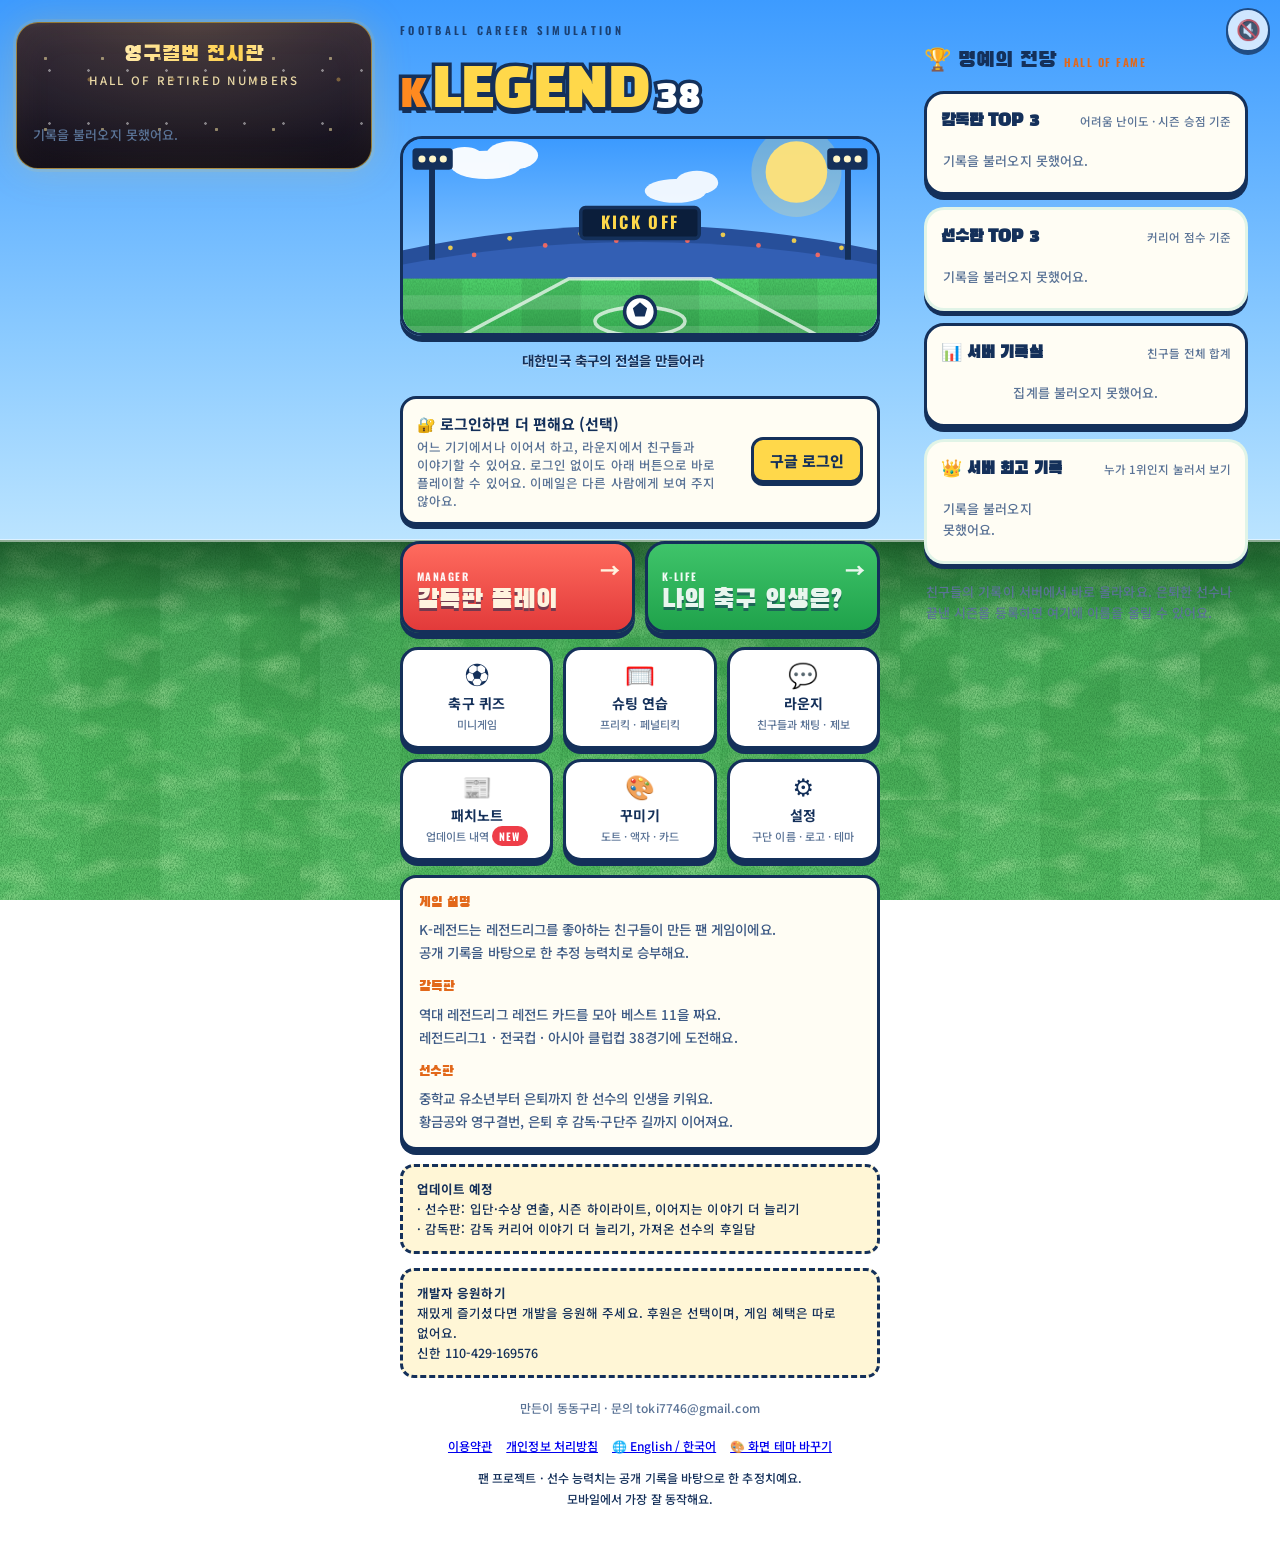
==== commit f83c2706: "업적·주간 도전·이어지는 이야기" ====
--- a/index.html
+++ b/index.html
@@ -196,7 +196,7 @@
     <h3>선수판</h3>
     <p>중학교 유소년부터 은퇴까지 한 선수의 인생을 키워요.<br>황금공와 영구결번, 은퇴 후 감독·구단주 길까지 이어져요.</p>
   </section>
-  <div class="soon"><b>업데이트 예정</b><br>· 선수판: 입단·수상 연출, 주간 도전과 기록 경쟁, 이어지는 이야기 더 늘리기<br>· 감독판: 감독 커리어 이야기 더 늘리기, 가져온 선수의 후일담<br></div>
+  <div class="soon"><b>업데이트 예정</b><br>· 선수판: 입단·수상 연출, 시즌 하이라이트, 이어지는 이야기 더 늘리기<br>· 감독판: 감독 커리어 이야기 더 늘리기, 가져온 선수의 후일담<br></div>
   <div id="support" class="soon" style="display:none"></div>
   <div class="adslot" data-slot="home"></div>
   <footer><p id="opLine" class="muted" style="font-size:12px;margin-bottom:6px"></p><a href="terms.html" class="lnk" style="display:inline-block;min-height:44px;line-height:44px;margin-right:14px">이용약관</a><a href="privacy.html" class="lnk" style="display:inline-block;min-height:44px;line-height:44px;margin-right:14px">개인정보 처리방침</a><a href="#" id="langBtn" class="lnk" data-noi18n style="display:inline-block;min-height:44px;line-height:44px;margin-right:14px" onclick="KL_I18N&&KL_I18N.toggle();return false">🌐 English / 한국어</a><a href="#" id="themeBtn" class="lnk" style="display:inline-block;min-height:44px;line-height:44px">🎨 화면 테마 바꾸기</a><br>팬 프로젝트 · 선수 능력치는 공개 기록을 바탕으로 한 추정치예요.<br>모바일에서 가장 잘 동작해요.</footer>
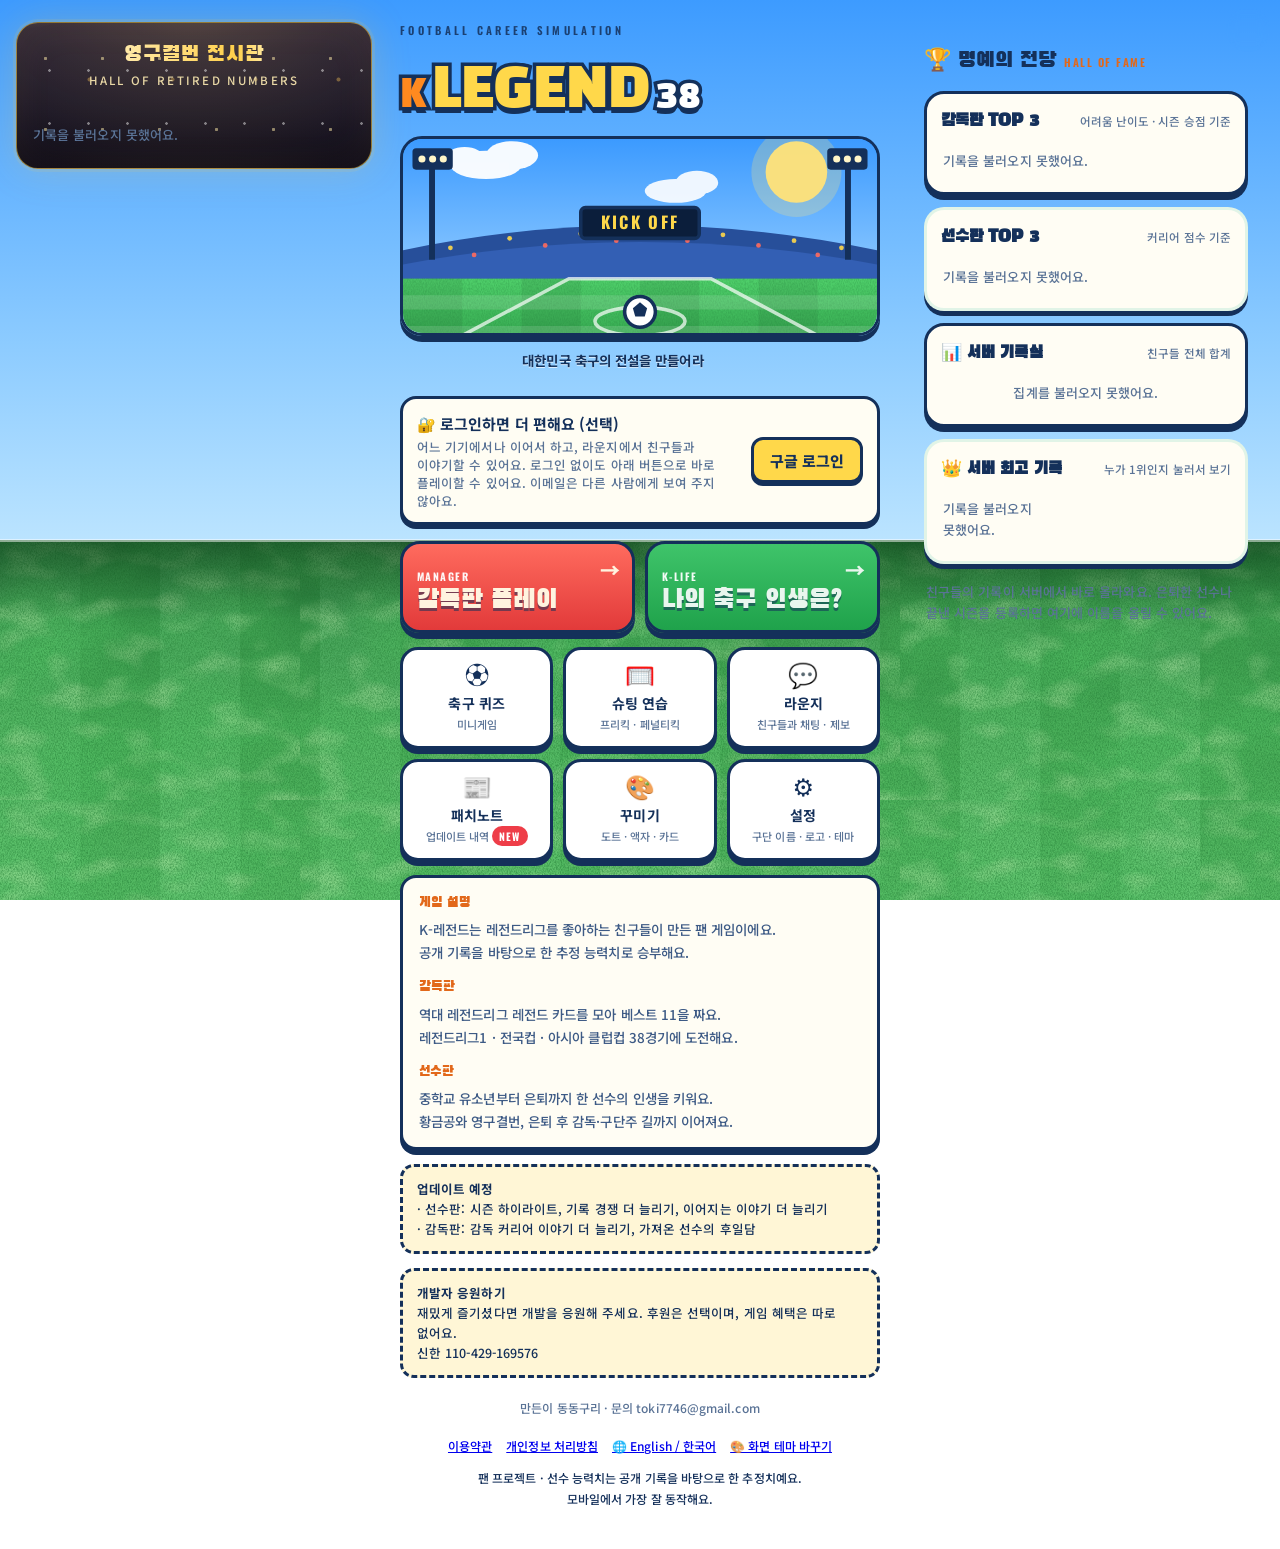
==== commit 418c4421: "수상 신문 기사·골든보이·입단 입장" ====
--- a/index.html
+++ b/index.html
@@ -196,7 +196,7 @@
     <h3>선수판</h3>
     <p>중학교 유소년부터 은퇴까지 한 선수의 인생을 키워요.<br>황금공와 영구결번, 은퇴 후 감독·구단주 길까지 이어져요.</p>
   </section>
-  <div class="soon"><b>업데이트 예정</b><br>· 선수판: 입단·수상 연출, 시즌 하이라이트, 이어지는 이야기 더 늘리기<br>· 감독판: 감독 커리어 이야기 더 늘리기, 가져온 선수의 후일담<br></div>
+  <div class="soon"><b>업데이트 예정</b><br>· 선수판: 시즌 하이라이트, 기록 경쟁 더 늘리기, 이어지는 이야기 더 늘리기<br>· 감독판: 감독 커리어 이야기 더 늘리기, 가져온 선수의 후일담<br></div>
   <div id="support" class="soon" style="display:none"></div>
   <div class="adslot" data-slot="home"></div>
   <footer><p id="opLine" class="muted" style="font-size:12px;margin-bottom:6px"></p><a href="terms.html" class="lnk" style="display:inline-block;min-height:44px;line-height:44px;margin-right:14px">이용약관</a><a href="privacy.html" class="lnk" style="display:inline-block;min-height:44px;line-height:44px;margin-right:14px">개인정보 처리방침</a><a href="#" id="langBtn" class="lnk" data-noi18n style="display:inline-block;min-height:44px;line-height:44px;margin-right:14px" onclick="KL_I18N&&KL_I18N.toggle();return false">🌐 English / 한국어</a><a href="#" id="themeBtn" class="lnk" style="display:inline-block;min-height:44px;line-height:44px">🎨 화면 테마 바꾸기</a><br>팬 프로젝트 · 선수 능력치는 공개 기록을 바탕으로 한 추정치예요.<br>모바일에서 가장 잘 동작해요.</footer>
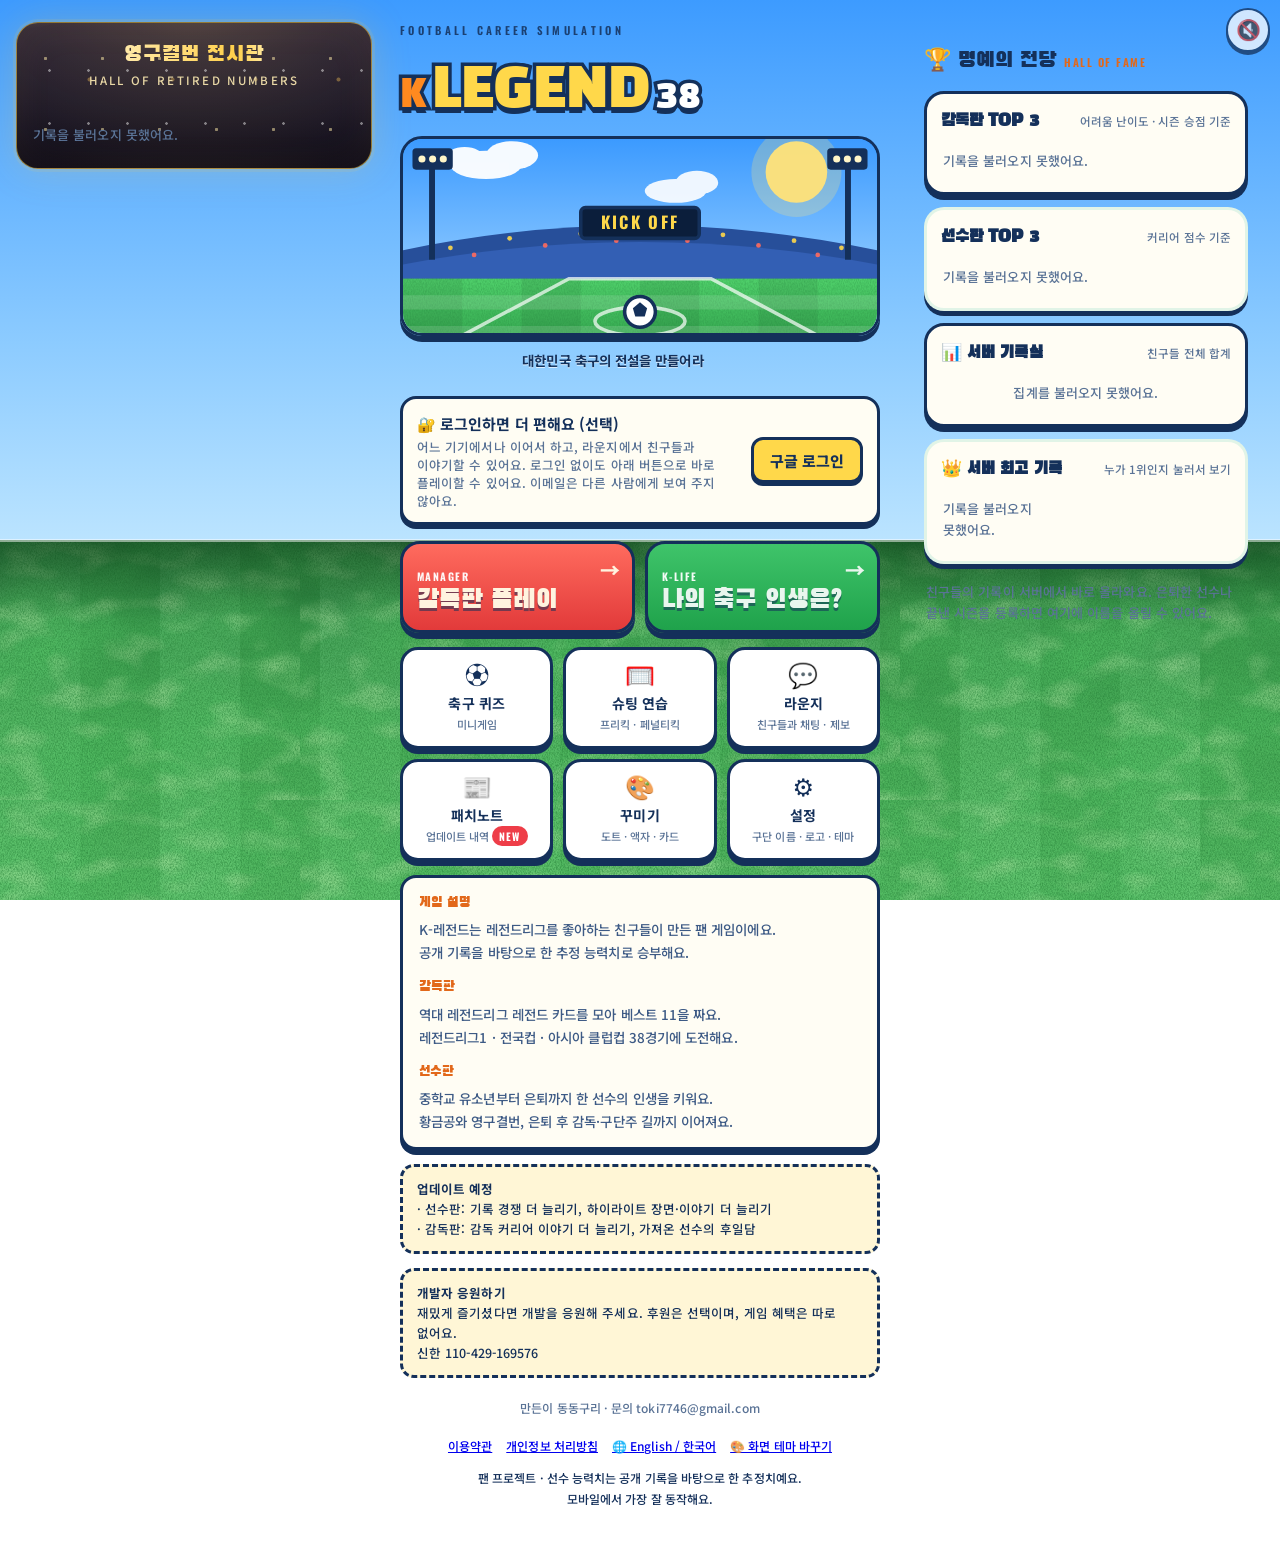
==== commit a2e34d10: "하이라이트 카드·은퇴 영상·시즌 한정 이야기" ====
--- a/index.html
+++ b/index.html
@@ -196,7 +196,7 @@
     <h3>선수판</h3>
     <p>중학교 유소년부터 은퇴까지 한 선수의 인생을 키워요.<br>황금공와 영구결번, 은퇴 후 감독·구단주 길까지 이어져요.</p>
   </section>
-  <div class="soon"><b>업데이트 예정</b><br>· 선수판: 시즌 하이라이트, 기록 경쟁 더 늘리기, 이어지는 이야기 더 늘리기<br>· 감독판: 감독 커리어 이야기 더 늘리기, 가져온 선수의 후일담<br></div>
+  <div class="soon"><b>업데이트 예정</b><br>· 선수판: 기록 경쟁 더 늘리기, 하이라이트 장면·이야기 더 늘리기<br>· 감독판: 감독 커리어 이야기 더 늘리기, 가져온 선수의 후일담<br></div>
   <div id="support" class="soon" style="display:none"></div>
   <div class="adslot" data-slot="home"></div>
   <footer><p id="opLine" class="muted" style="font-size:12px;margin-bottom:6px"></p><a href="terms.html" class="lnk" style="display:inline-block;min-height:44px;line-height:44px;margin-right:14px">이용약관</a><a href="privacy.html" class="lnk" style="display:inline-block;min-height:44px;line-height:44px;margin-right:14px">개인정보 처리방침</a><a href="#" id="langBtn" class="lnk" data-noi18n style="display:inline-block;min-height:44px;line-height:44px;margin-right:14px" onclick="KL_I18N&&KL_I18N.toggle();return false">🌐 English / 한국어</a><a href="#" id="themeBtn" class="lnk" style="display:inline-block;min-height:44px;line-height:44px">🎨 화면 테마 바꾸기</a><br>팬 프로젝트 · 선수 능력치는 공개 기록을 바탕으로 한 추정치예요.<br>모바일에서 가장 잘 동작해요.</footer>
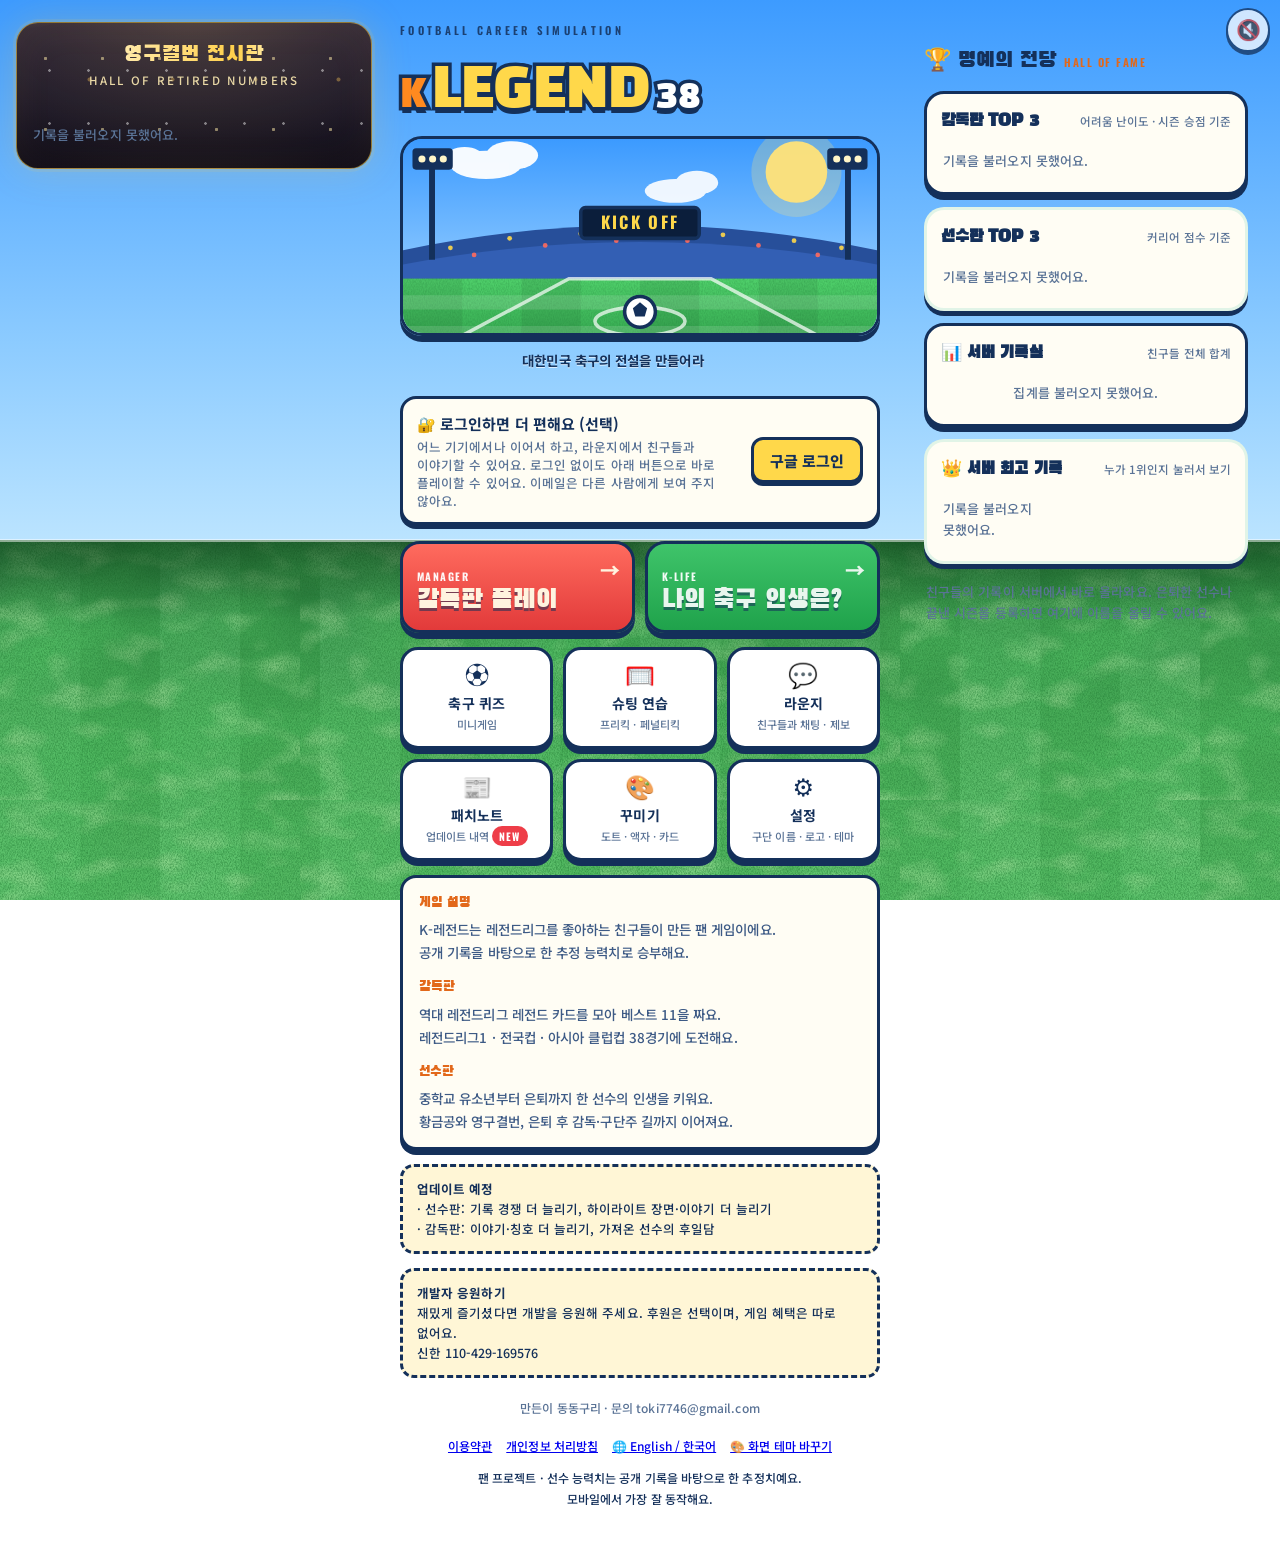
==== commit 7307665e: "감독판 이야기 확장·도트 연출" ====
--- a/index.html
+++ b/index.html
@@ -196,7 +196,7 @@
     <h3>선수판</h3>
     <p>중학교 유소년부터 은퇴까지 한 선수의 인생을 키워요.<br>황금공와 영구결번, 은퇴 후 감독·구단주 길까지 이어져요.</p>
   </section>
-  <div class="soon"><b>업데이트 예정</b><br>· 선수판: 기록 경쟁 더 늘리기, 하이라이트 장면·이야기 더 늘리기<br>· 감독판: 감독 커리어 이야기 더 늘리기, 가져온 선수의 후일담<br></div>
+  <div class="soon"><b>업데이트 예정</b><br>· 선수판: 기록 경쟁 더 늘리기, 하이라이트 장면·이야기 더 늘리기<br>· 감독판: 이야기·칭호 더 늘리기, 가져온 선수의 후일담<br></div>
   <div id="support" class="soon" style="display:none"></div>
   <div class="adslot" data-slot="home"></div>
   <footer><p id="opLine" class="muted" style="font-size:12px;margin-bottom:6px"></p><a href="terms.html" class="lnk" style="display:inline-block;min-height:44px;line-height:44px;margin-right:14px">이용약관</a><a href="privacy.html" class="lnk" style="display:inline-block;min-height:44px;line-height:44px;margin-right:14px">개인정보 처리방침</a><a href="#" id="langBtn" class="lnk" data-noi18n style="display:inline-block;min-height:44px;line-height:44px;margin-right:14px" onclick="KL_I18N&&KL_I18N.toggle();return false">🌐 English / 한국어</a><a href="#" id="themeBtn" class="lnk" style="display:inline-block;min-height:44px;line-height:44px">🎨 화면 테마 바꾸기</a><br>팬 프로젝트 · 선수 능력치는 공개 기록을 바탕으로 한 추정치예요.<br>모바일에서 가장 잘 동작해요.</footer>
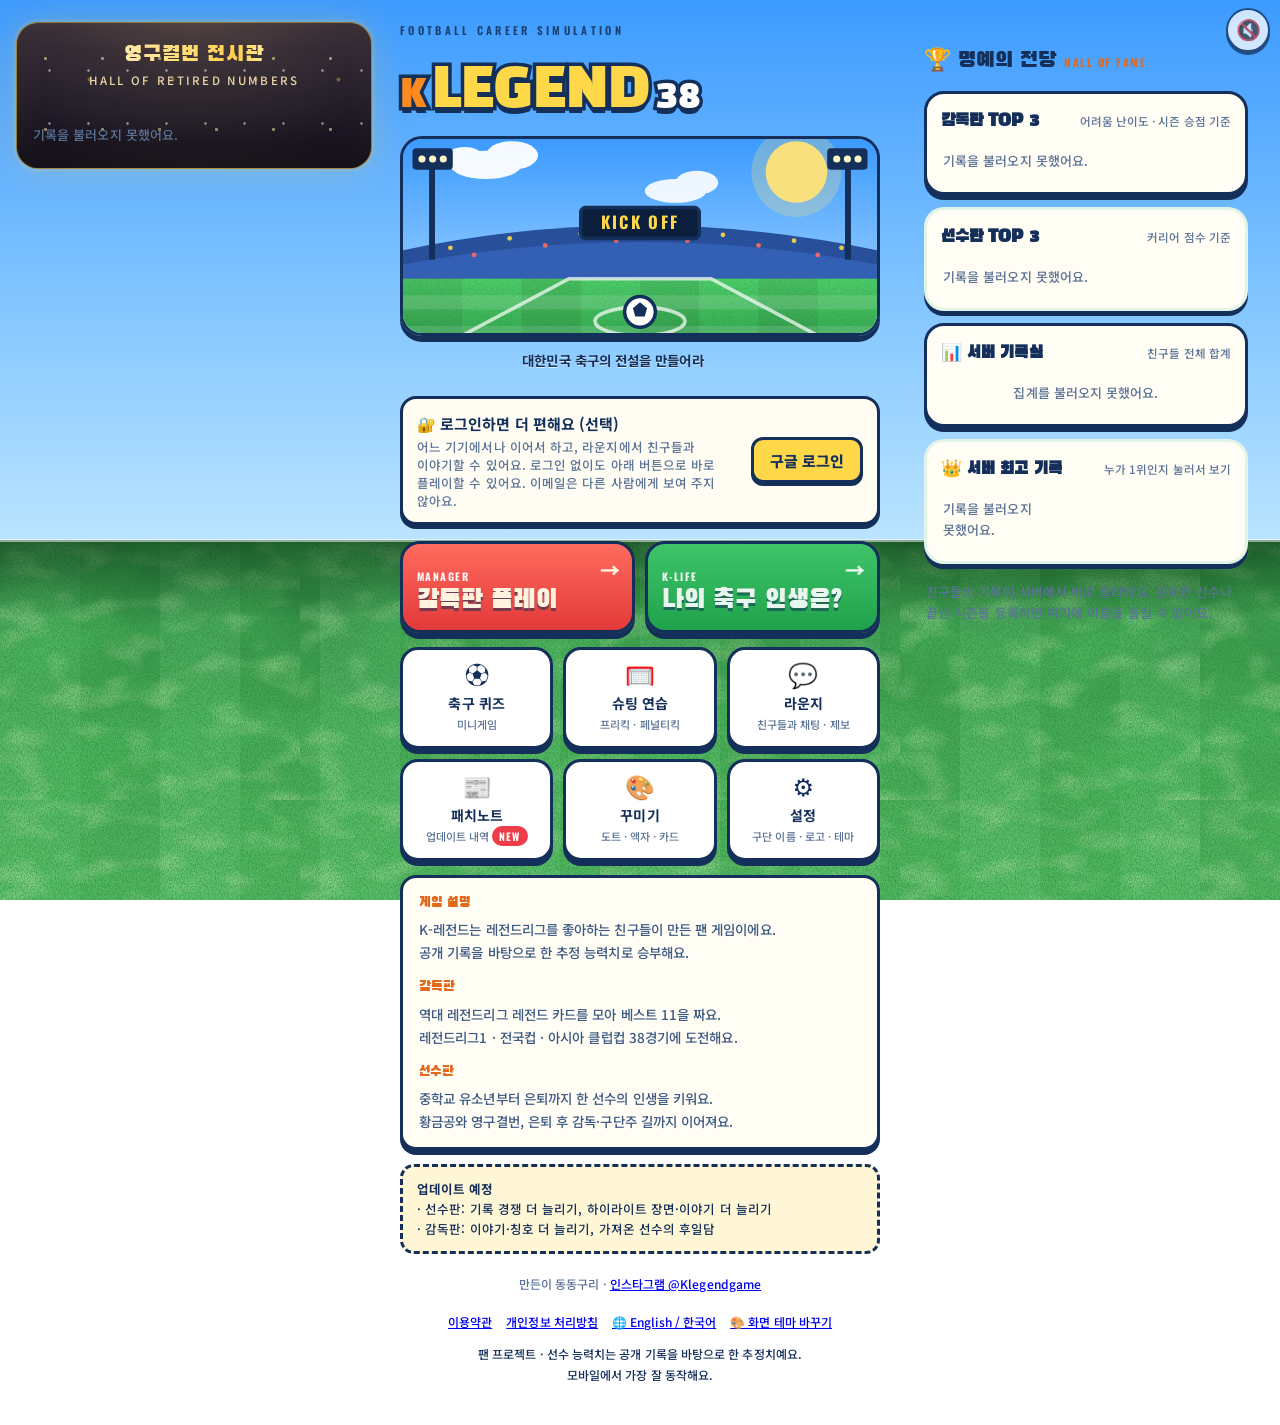
==== commit 4384963c: "인스타그램 아이디 표시" ====
--- a/index.html
+++ b/index.html
@@ -299,5 +299,5 @@
 <script src="js/virtual_map.js"></script><script src="js/josa.js"></script>
 <script src="js/i18n.js"></script>
 <script src="js/pwa.js"></script>
-<script>(function(){var o=window.KL_OPERATOR||{},p=document.getElementById("opLine");if(!p)return;var t=[];if(o.name)t.push("만든이 "+o.name);if(o.email)t.push("문의 "+o.email);if(t.length)p.textContent=t.join(" · ");else p.style.display="none";})();</script></body>
+<script>(function(){var o=window.KL_OPERATOR||{},p=document.getElementById("opLine");if(!p)return;var t=[];if(o.name)t.push("만든이 "+o.name);if(o.email)t.push("문의 "+o.email);var ig=(window.KL_SOCIAL||{}).instagram;if(t.length)p.textContent=t.join(" · ");if(ig){if(t.length)p.appendChild(document.createTextNode(" · "));var a=document.createElement("a");a.href="https://www.instagram.com/"+ig+"/";a.target="_blank";a.rel="noopener";a.className="lnk";a.setAttribute("data-noi18n","1");a.textContent="인스타그램 @"+ig;p.appendChild(a);}else if(!t.length)p.style.display="none";})();</script></body>
 </html>
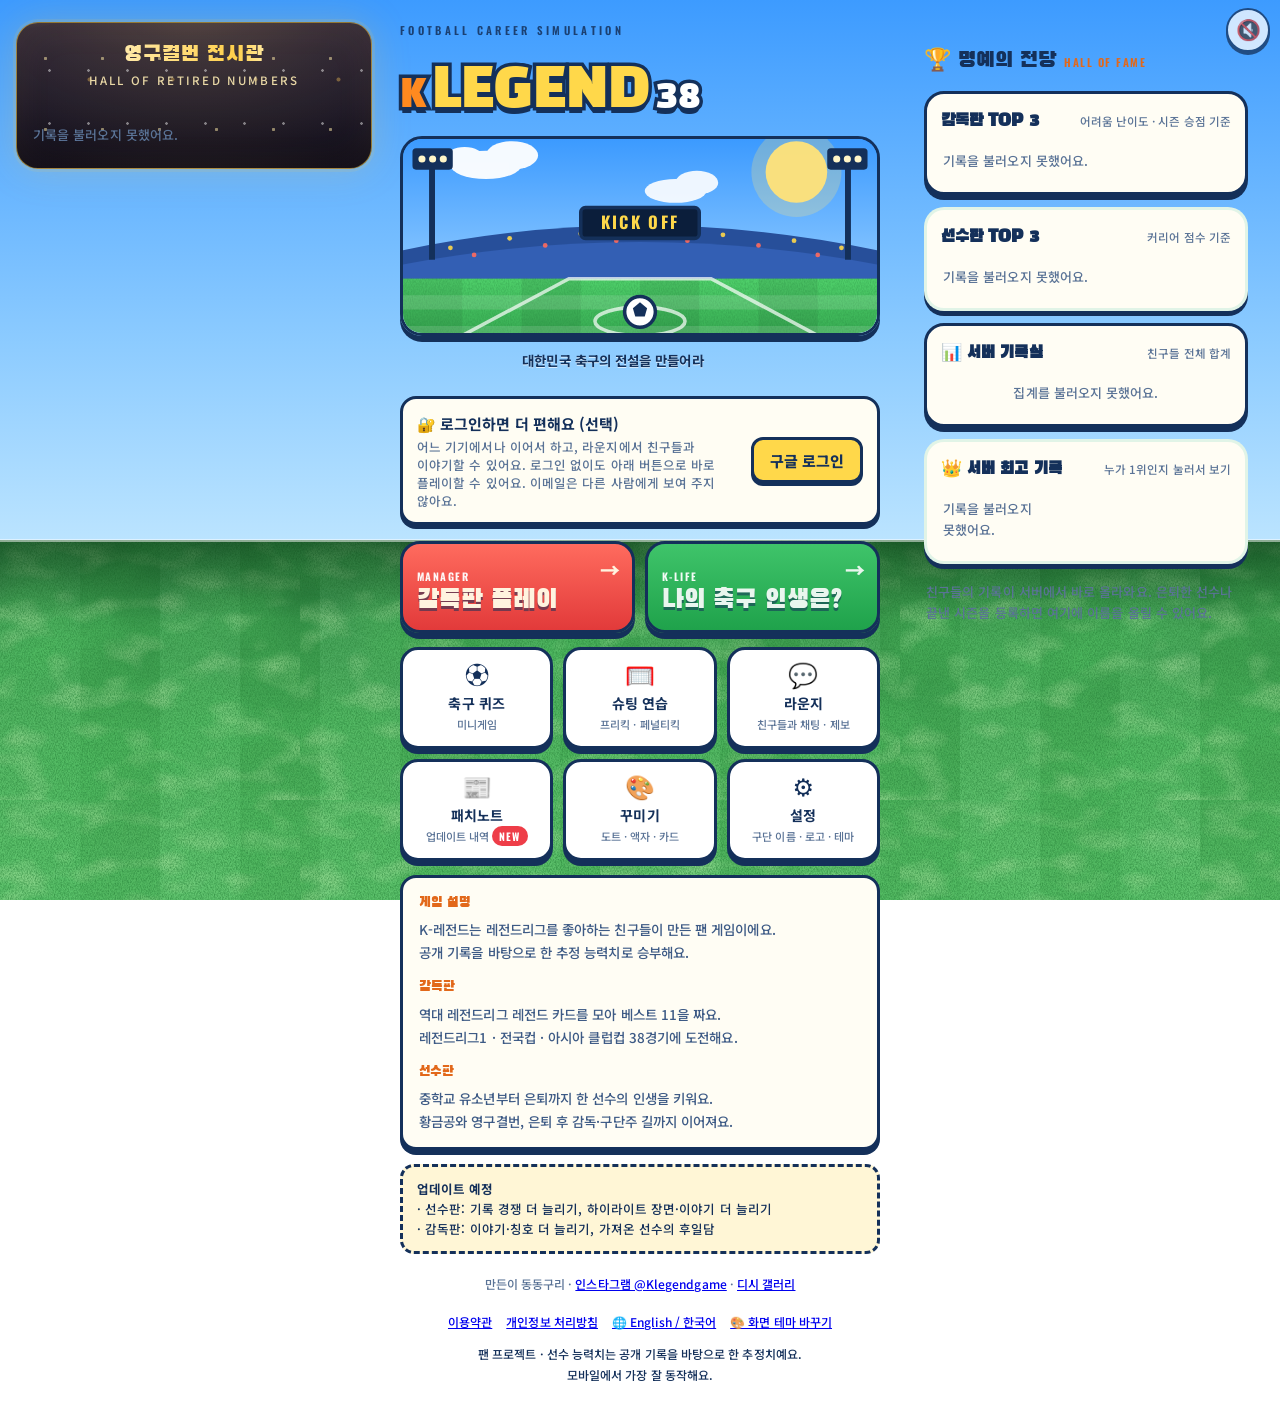
==== commit f3480133: "메인에 디시 갤러리 링크" ====
--- a/index.html
+++ b/index.html
@@ -299,5 +299,5 @@
 <script src="js/virtual_map.js"></script><script src="js/josa.js"></script>
 <script src="js/i18n.js"></script>
 <script src="js/pwa.js"></script>
-<script>(function(){var o=window.KL_OPERATOR||{},p=document.getElementById("opLine");if(!p)return;var t=[];if(o.name)t.push("만든이 "+o.name);if(o.email)t.push("문의 "+o.email);var ig=(window.KL_SOCIAL||{}).instagram;if(t.length)p.textContent=t.join(" · ");if(ig){if(t.length)p.appendChild(document.createTextNode(" · "));var a=document.createElement("a");a.href="https://www.instagram.com/"+ig+"/";a.target="_blank";a.rel="noopener";a.className="lnk";a.setAttribute("data-noi18n","1");a.textContent="인스타그램 @"+ig;p.appendChild(a);}else if(!t.length)p.style.display="none";})();</script></body>
+<script>(function(){var o=window.KL_OPERATOR||{},p=document.getElementById("opLine");if(!p)return;var t=[];if(o.name)t.push("만든이 "+o.name);if(o.email)t.push("문의 "+o.email);var ig=(window.KL_SOCIAL||{}).instagram;if(t.length)p.textContent=t.join(" · ");if(ig){if(t.length)p.appendChild(document.createTextNode(" · "));var a=document.createElement("a");a.href="https://www.instagram.com/"+ig+"/";a.target="_blank";a.rel="noopener";a.className="lnk";a.setAttribute("data-noi18n","1");a.textContent="인스타그램 @"+ig;p.appendChild(a);}var dc=(window.KL_SOCIAL||{}).dc;if(dc){if(p.childNodes.length)p.appendChild(document.createTextNode(" · "));var b=document.createElement("a");b.href=dc;b.target="_blank";b.rel="noopener";b.className="lnk";b.textContent="디시 갤러리";p.appendChild(b);p.style.display="";}if(!ig&&!dc&&!t.length)p.style.display="none";})();</script></body>
 </html>
